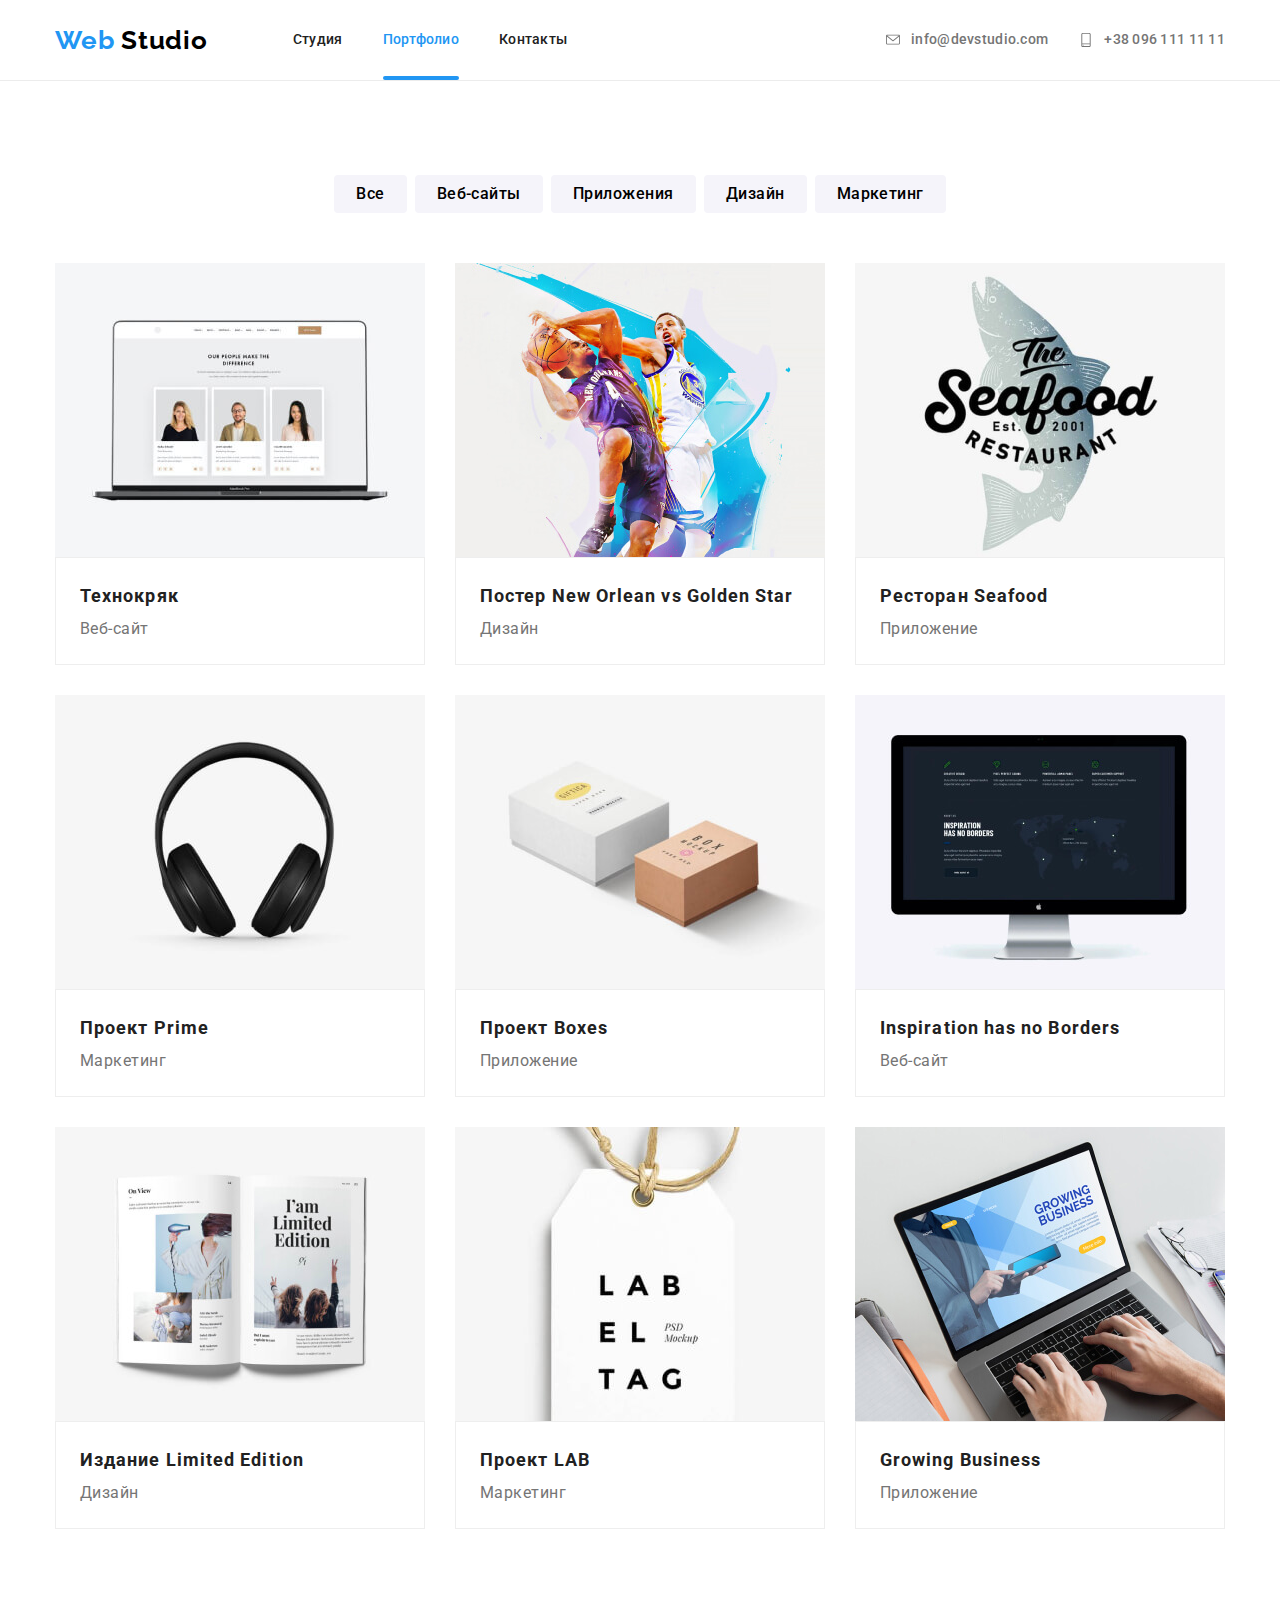
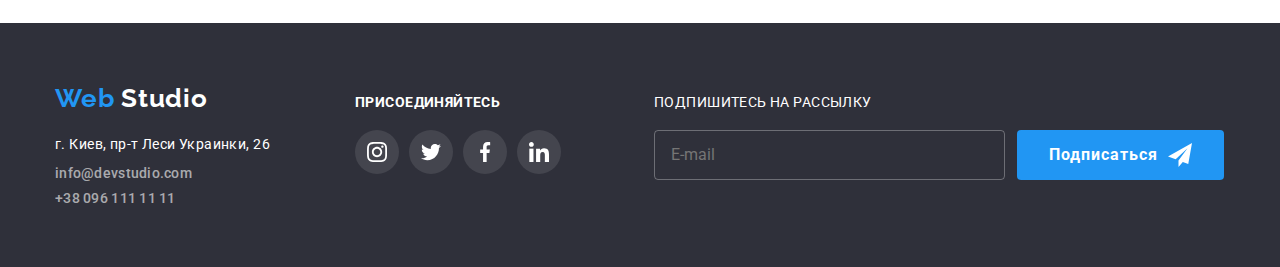
==== portfolio.html @ 484f14a9 "добавляет файлы предыдущей домашки" ====
<!DOCTYPE html>
<html lang="ru">
  <head>
    <meta charset="UTF-8" />
    <meta name="viewport" content="width=device-width, initial-scale=1.0" />
    <link
      href="https://fonts.googleapis.com/css2?family=Raleway:wght@700&family=Roboto:wght@400;500;700&display=swap"
      rel="stylesheet"
    />
    <link
      rel="stylesheet"
      href="https://cdnjs.cloudflare.com/ajax/libs/modern-normalize/0.7.0/modern-normalize.min.css"
    />
    <link rel="stylesheet" href="./css/portfolio.min.css" />
    <title>Document</title>
  </head>

  <body>
    <header class="header">
      <div class="container">
        <nav class="navigation">
          <a class="logo-white" href="./index.html"
            ><span class="logo-blue"> Web </span>Studio</a
          >
          <ul class="nav-list">
            <li class="nav-list-item">
              <a class="nav-list-item-link" href="./index.html"> Студия </a>
            </li>
            <li class="nav-list-item">
              <a class="nav-list-item-link current" href="./portfolio.html">
                Портфолио
              </a>
            </li>
            <li class="nav-list-item">
              <a class="nav-list-item-link" href=""> Контакты </a>
            </li>
          </ul>
        </nav>
        <ul class="contacts-list">
          <li class="contacts-list-item">
            <a class="contacts-list-item-link" href="mailto:info@devstudio.com">
              <svg class="contacts-list-item-icon">
                <use href="./images/svgsprite.svg#icon-envelope"></use>
              </svg>
              info@devstudio.com
            </a>
          </li>
          <li class="contacts-list-item">
            <a class="contacts-list-item-link" href="tel:+380961111111">
              <svg class="contacts-list-item-icon">
                <use href="./images/svgsprite.svg#icon-smartphone"></use>
              </svg>
              +38 096 111 11 11
            </a>
          </li>
        </ul>
      </div>
    </header>
    <main>
      <!-- МЕНЮ КНОПОК -->
      <section class="section">
        <div class="container">
          <h1 hidden>Портфолио</h1>
          <ul class="portfolio-button-list">
            <li class="portfolio-button-list-item">
              <button class="portfolio-button" type="button">Все</button>
            </li>
            <li class="portfolio-button-list-item">
              <button class="portfolio-button" type="button">Веб-сайты</button>
            </li>
            <li class="portfolio-button-list-item">
              <button class="portfolio-button" type="button">Приложения</button>
            </li>
            <li class="portfolio-button-list-item">
              <button class="portfolio-button" type="button">Дизайн</button>
            </li>
            <li class="portfolio-button-list-item">
              <button class="portfolio-button" type="button">Маркетинг</button>
            </li>
          </ul>
        </div>

        <!-- ГАЛЕРЕЯ -->

        <div class="container">
          <ul class="portfolio-list">
            <li class="portfolio-list-item">
              <a href="">
                <div class="portfolio-wrapper">
                  <img
                    class="portfolio-list-item-img"
                    src="./images/portfolio/img1.jpg"
                    alt="сайт Тезнокряк"
                  />
                  <p class="portfolio-item-description">
                    Технокряк это современная площадка распространения
                    коронавируса. Компании используют эту платформу для
                    цифрового шпионажа и атак на защищённые сервера конкурентов.
                  </p>
                </div>
                <div class="card-content">
                  <h2 class="portfolio-item-header">Технокряк</h2>
                  <p class="portfolio-item-type">Веб-сайт</p>
                </div>
              </a>
            </li>
            <li class="portfolio-list-item">
              <a href="">
                <div class="portfolio-wrapper">
                  <img
                    class="portfolio-list-item-img"
                    src="./images/portfolio/img2.jpg"
                    alt="баскетболисты"
                  />
                  <p class="portfolio-item-description">
                    Технокряк это современная площадка распространения
                    коронавируса. Компании используют эту платформу для
                    цифрового шпионажа и атак на защищённые сервера конкурентов.
                  </p>
                </div>
                <div class="card-content">
                  <h2 class="portfolio-item-header">
                    Постер New Orlean vs Golden Star
                  </h2>
                  <p class="portfolio-item-type">Дизайн</p>
                </div>
              </a>
            </li>
            <li class="portfolio-list-item">
              <a href="">
                <div class="portfolio-wrapper">
                  <img
                    class="portfolio-list-item-img"
                    src="./images/portfolio/img3.jpg"
                    alt="логотип ресторана"
                  />
                  <p class="portfolio-item-description">
                    Технокряк это современная площадка распространения
                    коронавируса. Компании используют эту платформу для
                    цифрового шпионажа и атак на защищённые сервера конкурентов.
                  </p>
                </div>
                <div class="card-content">
                  <h2 class="portfolio-item-header">Ресторан Seafood</h2>
                  <p class="portfolio-item-type">Приложение</p>
                </div>
              </a>
            </li>
            <li class="portfolio-list-item">
              <a href="">
                <div class="portfolio-wrapper">
                  <img
                    class="portfolio-list-item-img"
                    src="./images/portfolio/img4.jpg"
                    alt="наушники"
                  />
                  <p class="portfolio-item-description">
                    Технокряк это современная площадка распространения
                    коронавируса. Компании используют эту платформу для
                    цифрового шпионажа и атак на защищённые сервера конкурентов.
                  </p>
                </div>
                <div class="card-content">
                  <h2 class="portfolio-item-header">Проект Prime</h2>
                  <p class="portfolio-item-type">Маркетинг</p>
                </div>
              </a>
            </li>
            <li class="portfolio-list-item">
              <a href="">
                <div class="portfolio-wrapper">
                  <img
                    class="portfolio-list-item-img"
                    src="./images/portfolio/img5.jpg"
                    alt="две коробки"
                  />
                  <p class="portfolio-item-description">
                    Технокряк это современная площадка распространения
                    коронавируса. Компании используют эту платформу для
                    цифрового шпионажа и атак на защищённые сервера конкурентов.
                  </p>
                </div>
                <div class="card-content">
                  <h2 class="portfolio-item-header">Проект Boxes</h2>
                  <p class="portfolio-item-type">Приложение</p>
                </div>
              </a>
            </li>
            <li class="portfolio-list-item">
              <a href="">
                <div class="portfolio-wrapper">
                  <img
                    class="portfolio-list-item-img"
                    src="./images/portfolio/img6.jpg"
                    alt="фото десктопа"
                  />
                  <p class="portfolio-item-description">
                    Технокряк это современная площадка распространения
                    коронавируса. Компании используют эту платформу для
                    цифрового шпионажа и атак на защищённые сервера конкурентов.
                  </p>
                </div>
                <div class="card-content">
                  <h2 class="portfolio-item-header">
                    Inspiration has no Borders
                  </h2>
                  <p class="portfolio-item-type">Веб-сайт</p>
                </div>
              </a>
            </li>
            <li class="portfolio-list-item">
              <a href="">
                <div class="portfolio-wrapper">
                  <img
                    class="portfolio-list-item-img"
                    src="./images/portfolio/img7.jpg"
                    alt="фото журнала"
                  />
                  <p class="portfolio-item-description">
                    Технокряк это современная площадка распространения
                    коронавируса. Компании используют эту платформу для
                    цифрового шпионажа и атак на защищённые сервера конкурентов.
                  </p>
                </div>
                <div class="card-content">
                  <h2 class="portfolio-item-header">Издание Limited Edition</h2>
                  <p class="portfolio-item-type">Дизайн</p>
                </div>
              </a>
            </li>
            <li class="portfolio-list-item">
              <a href="">
                <div class="portfolio-wrapper">
                  <img
                    class="portfolio-list-item-img"
                    src="./images/portfolio/img8.jpg"
                    alt="лого проекта"
                  />
                  <p class="portfolio-item-description">
                    Технокряк это современная площадка распространения
                    коронавируса. Компании используют эту платформу для
                    цифрового шпионажа и атак на защищённые сервера конкурентов.
                  </p>
                </div>
                <div class="card-content">
                  <h2 class="portfolio-item-header">Проект LAB</h2>
                  <p class="portfolio-item-type">Маркетинг</p>
                </div>
              </a>
            </li>
            <li class="portfolio-list-item">
              <a href=""
                ><div class="portfolio-wrapper">
                  <img
                    class="portfolio-list-item-img"
                    src="./images/portfolio/img9.jpg"
                    alt="руки на ноутбуке"
                  />
                  <p class="portfolio-item-description">
                    Технокряк это современная площадка распространения
                    коронавируса. Компании используют эту платформу для
                    цифрового шпионажа и атак на защищённые сервера конкурентов.
                  </p>
                </div>
                <div class="card-content">
                  <h2 class="portfolio-item-header">Growing Business</h2>
                  <p class="portfolio-item-type">Приложение</p>
                </div>
              </a>
            </li>
          </ul>
        </div>
      </section>
    </main>
    <!--Футер-->
    <footer class="footer">
      <div class="container">
        <div class="adress-container">
          <a class="logo-black" href="./index.html"
            ><span class="logo-blue">Web </span>Studio</a
          >
          <address>
            <span class="adress-text">г. Киев, пр-т Леси Украинки, 26</span>
            <ul class="adress-list">
              <li class="footer-contacts-list-item">
                <a
                  class="contacts-list-footer-item-link"
                  href="mailto:info@devstudio.com"
                  >info@devstudio.com</a
                >
              </li>
              <li class="footer-contacts-list-item">
                <a
                  class="contacts-list-footer-item-link"
                  href="tel:+380961111111"
                  >+38 096 111 11 11</a
                >
              </li>
            </ul>
          </address>
        </div>
        <div class="footer-social-link-container">
          <p class="social-links-footer">Присоединяйтесь</p>
          <ul class="social-links-footer-list social-media-link-list">
            <li>
              <a
                class="social-links-footer-item social-media-link-list-item"
                href="instagram"
                ><svg class="social-media-link-item-svg">
                  <use href="./images/svgsprite.svg#icon-instagram"></use>
                </svg>
              </a>
            </li>
            <li>
              <a
                class="social-links-footer-item social-media-link-list-item"
                href="twitter"
                ><svg class="social-media-link-item-svg">
                  <use href="./images/svgsprite.svg#icon-twitter"></use>
                </svg>
              </a>
            </li>
            <li>
              <a
                class="social-links-footer-item social-media-link-list-item"
                href="facebook"
                ><svg class="social-media-link-item-svg">
                  <use href="./images/svgsprite.svg#icon-facebook"></use>
                </svg>
              </a>
            </li>
            <li>
              <a
                class="social-links-footer-item social-media-link-list-item"
                href="linkedin"
                ><svg class="social-media-link-item-svg">
                  <use href="./images/svgsprite.svg#icon-linkedin"></use>
                </svg>
              </a>
            </li>
          </ul>
        </div>
        <div class="submit-form-container">
          <b class="submit-text">Подпишитесь на рассылку</b>
          <form class="submit-form">
            <input
              type="email"
              name="user-email"
              autocomplete="off"
              class="footer-submit-input"
              placeholder="E-mail"
            />
            <button type="submit" class="footer-submit-btn">
              Подписаться
              <svg class="footer-submit-btn-icon">
                <use href="./images/svgsprite.svg#icon-icontlgm"></use>
              </svg>
            </button>
          </form>
        </div>
      </div>
    </footer>
  </body>
</html>
---- css/portfolio.min.css ----
html{box-sizing:border-box}*,*::before,*::after{box-sizing:inherit;margin:0;padding:0}a{text-decoration:none;display:block}a :visited{text-decoration:none}ul{list-style-type:none;margin:0}body{font-family:Roboto, sans-serif}img{display:block;max-width:100%;height:auto}.section{padding-top:94px;padding-bottom:94px}.container{width:1200px;height:auto;padding-left:15px;padding-right:15px;margin-left:auto;margin-right:auto;align-items:center}.header{border-bottom:1px solid #ececec}.header .container{display:flex}.navigation{display:flex;align-items:center}.logo-white{font-family:Raleway;font-style:normal;font-weight:bold;font-size:26px;line-height:1.19;letter-spacing:0.03em;color:#000000;margin-right:85px}.logo-blue{color:#2196f3}.nav-list{display:flex;padding-left:0;margin-top:0;margin-bottom:0}.nav-list-item:not(:last-child){margin-right:40px}.nav-list-item:hover,.nav-list-item :focus{color:#2196f3}.nav-list-item-link{position:relative;display:flex;padding-top:32px;padding-bottom:32px;font-style:normal;font-weight:500;font-size:14px;line-height:1.14;letter-spacing:0.02em;color:#212121;transition:color 250ms cubic-bezier(0.4, 0, 0.2, 1)}.nav-list-item-link:hover,.nav-list-item-link:focus{color:#2196f3}.nav-list-item-link.current{color:#2196f3}.nav-list-item-link.current::after{position:absolute;bottom:0;content:"";display:block;width:100%;height:4px;background-color:#2196f3;border-radius:2px}.contacts-list{display:flex;margin-left:auto}.contacts-list-item:not(:last-child){margin-right:30px}.contacts-list-item-icon{width:16px;height:14px;margin-right:10px;fill:#757575;transition:fill 250ms cubic-bezier(0.4, 0, 0.2, 1)}.contacts-list-item-link{display:flex;padding-top:32px;padding-bottom:32px;align-items:center;font-family:Roboto;font-weight:500;font-style:normal;line-height:1.14;font-size:14px;color:#757575;letter-spacing:0.02em;transition:color 250ms cubic-bezier(0.4, 0, 0.2, 1)}.contacts-list-item-link:hover,.contacts-list-item-link:focus{color:#2196f3}.contacts-list-item-link:hover .contacts-list-item-icon,.contacts-list-item-link:focus .contacts-list-item-icon{fill:#2196f3}.portfolio-button{padding-top:6px;padding-right:22px;padding-bottom:6px;padding-left:22px;background-color:#f5f4fa;border:none;border-radius:4px;font-style:normal;font-weight:500;font-size:16px;line-height:1.62;text-align:center;letter-spacing:0.03em;transition:background-color 250ms cubic-bezier(0.4, 0, 0.2, 1),color 250ms cubic-bezier(0.4, 0, 0.2, 1),box-shadow 250ms cubic-bezier(0.4, 0, 0.2, 1)}.portfolio-button:hover,.portfolio-button:focus{background-color:#2196f3;color:#ffffff;box-shadow:0px 2px 2px rgba(0,0,0,0.12),0px 1px 2px rgba(0,0,0,0.08),0px 3px 1px rgba(0,0,0,0.1)}.portfolio-button-list{display:flex;align-items:center;justify-content:center;margin-bottom:50px}.portfolio-button-list-item:not(:last-child){margin-right:8px}.portfolio-list{display:flex;flex-wrap:wrap}.portfolio-list-item{width:calc((100% - 60px) / 3);margin-right:30px;margin-bottom:30px}.portfolio-list-item:nth-child(3n){margin-right:0}.portfolio-list-item:nth-last-child(-n+3){margin-bottom:0}.portfolio-list-item:hover a,.portfolio-list-item:focus a{box-shadow:1px 4px 6px rgba(0,0,0,0.16),0px 4px 4px rgba(0,0,0,0.06),0px 1px 1px rgba(0,0,0,0.12)}.portfolio-list-item:hover .portfolio-item-description,.portfolio-list-item:focus .portfolio-item-description{transform:translateY(0%);opacity:1}.portfolio-wrapper{position:relative;overflow:hidden}.portfolio-item-description{position:absolute;top:0;left:0;width:100%;height:100%;padding-left:24px;padding-right:24px;padding-top:63px;padding-bottom:63px;background:rgba(33,150,243,0.9);font-size:18px;line-height:1.56;color:#ffffff;transform:translateY(100%);opacity:0;transition:transform 250ms cubic-bezier(0.4, 0, 0.2, 1),opacity 250ms cubic-bezier(0.4, 0, 0.2, 1);font-style:normal;font-weight:normal;letter-spacing:0.03em}.card-content{padding-top:20px;padding-left:24px;padding-bottom:20px;padding-right:24px;border:1px solid #eeeeee}.portfolio-item-header{font-style:normal;font-weight:bold;font-size:18px;line-height:2;letter-spacing:0.06em;color:#212121}.portfolio-item-type{font-style:normal;font-weight:normal;font-size:16px;line-height:1.87;letter-spacing:0.03em;color:#757575}.footer{background-color:#2f303a}.footer .container{display:flex;padding-top:60px;padding-bottom:60px;align-items:baseline}.footer-social-link-container{width:206px;text-align:start;margin-right:93px}.footer-contacts-list-item:not(:last-child){margin-bottom:9px}.logo-black{font-family:Raleway;font-style:normal;font-weight:bold;font-size:26px;line-height:1.19;letter-spacing:0.03em;color:#ffffff;margin-bottom:20px}.adress-text{display:block;font-family:Roboto;font-style:normal;font-weight:normal;font-size:14px;line-height:1.71;letter-spacing:0.03em;color:#ffffff;margin-bottom:9px}.adress-container{margin-right:69px;width:231px}.contacts-list-footer-item-link{font-family:Roboto;font-weight:500;font-style:normal;line-height:1.14;font-size:14px;color:rgba(255,255,255,0.6);letter-spacing:0.02em;transition:color 250ms cubic-bezier(0.4, 0, 0.2, 1)}.contacts-list-footer-item-link:hover,.contacts-list-footer-item-link:focus{color:#2196f3}.social-media-link-list{display:flex;justify-content:space-between;max-width:206px;margin-right:auto;margin-left:auto;margin-top:16px;margin-bottom:24px}.social-media-link-list-item{display:flex;align-items:center;justify-content:center;width:44px;height:44px;border-radius:50%;transition:background-color 250ms cubic-bezier(0.4, 0, 0.2, 1)}.social-media-link-list-item:not(:last-child){margin-right:10px}.social-media-link-list-item:hover,.social-media-link-list-item:focus{background-color:#2196f3}.social-media-link-list-item:hover .social-media-link-item-svg,.social-media-link-list-item:focus .social-media-link-item-svg{fill:#ffffff}.social-media-link-item-svg{width:20px;height:20px;fill:#afb1b8;transition:fill 250ms cubic-bezier(0.4, 0, 0.2, 1)}.social-links-footer{font-style:normal;font-weight:bold;font-size:14px;line-height:1.14;letter-spacing:0.03em;text-transform:uppercase;color:#ffffff;margin-bottom:20px}.social-links-footer-list li{background-color:rgba(255,255,255,0.1);border-radius:50%}.social-links-footer-item .social-media-link-item-svg{fill:#ffffff}.social-links-footer-item:hover,.social-links-footer-item:focus{color:#2196f3}.submit-form{display:flex;max-width:100%}.submit-form-container{max-width:570px}.submit-text{display:block;font-weight:normal;font-size:14px;line-height:16px;letter-spacing:0.03em;text-transform:uppercase;color:#ffffff;margin-bottom:20px}.footer-submit-input{width:358px;border:1px solid rgba(255,255,255,0.3);border-radius:4px;background-color:transparent;padding-left:16px;padding-top:15px;padding-bottom:15px;margin-right:12px;outline:none;color:#ffffff}.footer-submit-input:not(:placeholder-shown){background-color:transparent;border:1px solid #2196f3;border-radius:4px}.footer-submit-btn{font-family:inherit;font-style:normal;font-weight:bold;font-size:16px;line-height:1.9;letter-spacing:0.06em;background-color:#2196f3;color:#ffffff;border:none;border-radius:4px;display:flex;align-items:center;text-align:center;margin-left:auto;margin-right:auto;padding-top:10px;padding-right:32px;padding-bottom:10px;padding-left:32px;transition:color 250ms cubic-bezier(0.4, 0, 0.2, 1);transition:background-color 250ms cubic-bezier(0.4, 0, 0.2, 1)}.footer-submit-btn:hover,.footer-submit-btn:focus{background-color:#f5f4fa;color:#2196f3}.footer-submit-btn:hover .footer-submit-btn-icon,.footer-submit-btn:focus .footer-submit-btn-icon{fill:#2196f3}.footer-submit-btn-icon{width:24px;height:24px;fill:#ffffff;transition:fill 250ms cubic-bezier(0.4, 0, 0.2, 1);margin-left:10px}
/*# sourceMappingURL=portfolio.min.css.map */
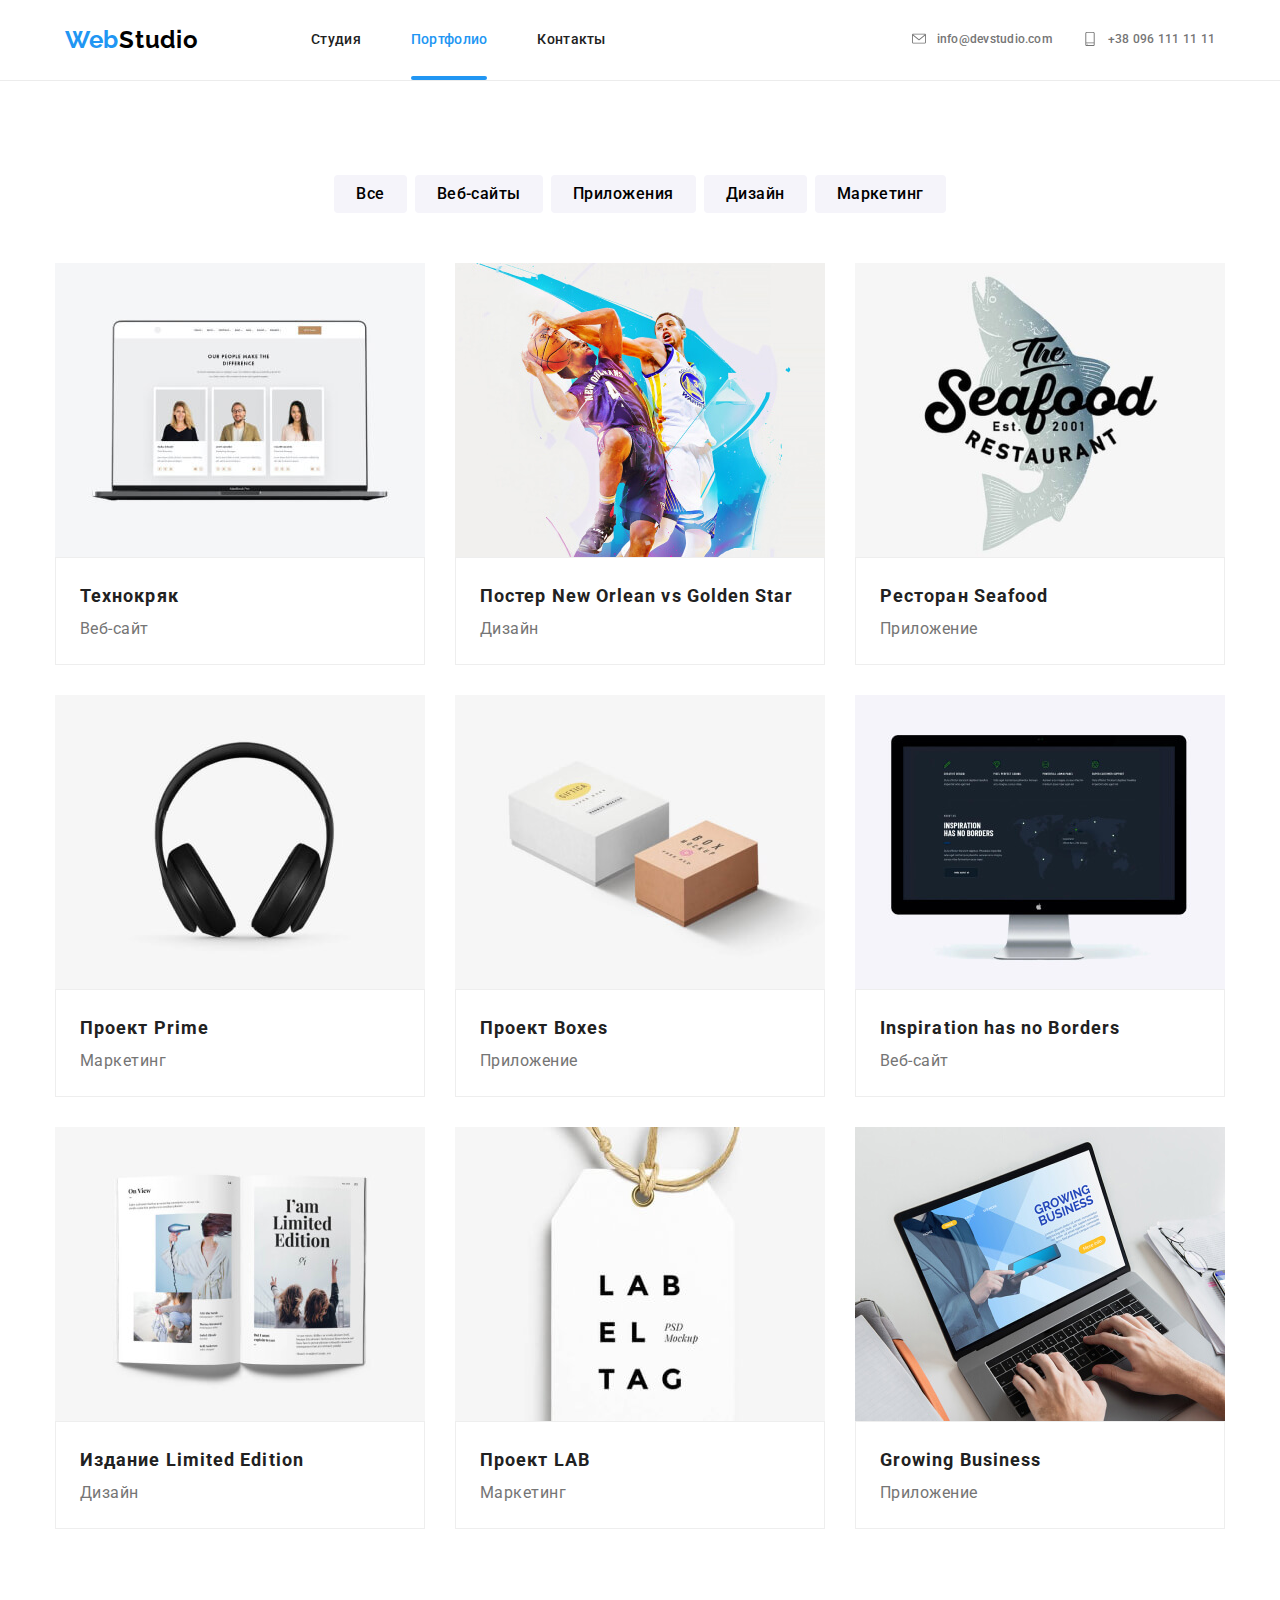
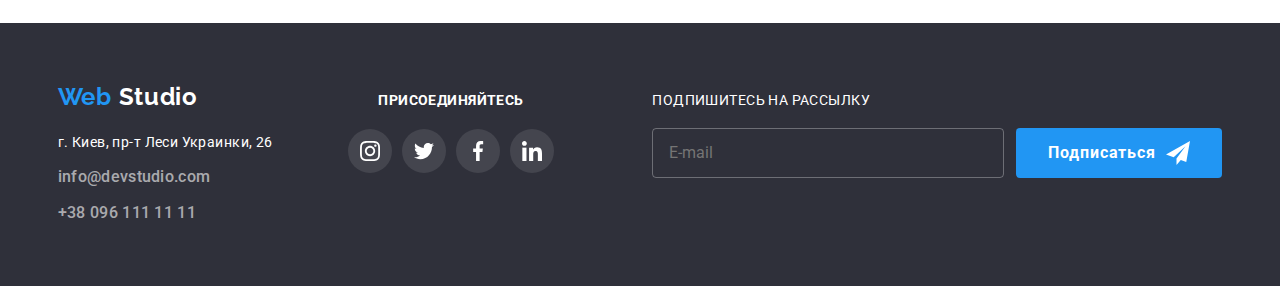
==== commit 106e3ae8: "портфолио кнопки моб+табл+десктоп" ====
--- a/portfolio.html
+++ b/portfolio.html
@@ -18,42 +18,62 @@
   <body>
     <header class="header">
       <div class="container">
-        <nav class="navigation">
-          <a class="logo-white" href="./index.html"
-            ><span class="logo-blue"> Web </span>Studio</a
-          >
-          <ul class="nav-list">
-            <li class="nav-list-item">
-              <a class="nav-list-item-link" href="./index.html"> Студия </a>
-            </li>
-            <li class="nav-list-item">
-              <a class="nav-list-item-link current" href="./portfolio.html">
-                Портфолио
-              </a>
-            </li>
-            <li class="nav-list-item">
-              <a class="nav-list-item-link" href=""> Контакты </a>
+        <a class="logo-white" href="./index.html"
+          ><span class="logo-blue">Web</span>Studio</a
+        >
+        <button
+          type="button"
+          class="header-menu-button"
+          aria-expanded="false"
+          aria-controls="container-nav-list"
+          data-menu-button
+        >
+          <svg width="40" height="40">
+            <use
+              class="logo-burger"
+              href="./images/svgsprite.svg#icon-burger"
+            ></use>
+            <use class="logo-x" href="./images/svgsprite.svg#x_icon"></use>
+          </svg>
+        </button>
+        <div class="container-nav-list" data-menu>
+          <nav class="navigation">
+            <ul class="nav-list">
+              <li class="nav-list-item">
+                <a class="nav-list-item-link" href="./index.html"> Студия </a>
+              </li>
+              <li class="nav-list-item">
+                <a class="nav-list-item-link current" href="./portfolio.html">
+                  Портфолио
+                </a>
+              </li>
+              <li class="nav-list-item">
+                <a class="nav-list-item-link" href=""> Контакты </a>
+              </li>
+            </ul>
+          </nav>
+          <ul class="contacts-list">
+            <li class="contacts-list-item">
+              <a
+                class="contacts-list-item-link"
+                href="mailto:info@devstudio.com"
+              >
+                <svg class="contacts-list-item-icon">
+                  <use href="./images/svgsprite.svg#icon-envelope"></use>
+                </svg>
+                info@devstudio.com
+              </a>
+            </li>
+            <li class="contacts-list-item">
+              <a class="contacts-list-item-link" href="tel:+380961111111">
+                <svg class="contacts-list-item-icon">
+                  <use href="./images/svgsprite.svg#icon-smartphone"></use>
+                </svg>
+                +38 096 111 11 11
+              </a>
             </li>
           </ul>
-        </nav>
-        <ul class="contacts-list">
-          <li class="contacts-list-item">
-            <a class="contacts-list-item-link" href="mailto:info@devstudio.com">
-              <svg class="contacts-list-item-icon">
-                <use href="./images/svgsprite.svg#icon-envelope"></use>
-              </svg>
-              info@devstudio.com
-            </a>
-          </li>
-          <li class="contacts-list-item">
-            <a class="contacts-list-item-link" href="tel:+380961111111">
-              <svg class="contacts-list-item-icon">
-                <use href="./images/svgsprite.svg#icon-smartphone"></use>
-              </svg>
-              +38 096 111 11 11
-            </a>
-          </li>
-        </ul>
+        </div>
       </div>
     </header>
     <main>
@@ -302,37 +322,29 @@
         <div class="footer-social-link-container">
           <p class="social-links-footer">Присоединяйтесь</p>
           <ul class="social-links-footer-list social-media-link-list">
-            <li>
-              <a
-                class="social-links-footer-item social-media-link-list-item"
-                href="instagram"
+            <li class="social-links-footer-item">
+              <a class="social-media-link-list-item" href="instagram"
                 ><svg class="social-media-link-item-svg">
                   <use href="./images/svgsprite.svg#icon-instagram"></use>
                 </svg>
               </a>
             </li>
-            <li>
-              <a
-                class="social-links-footer-item social-media-link-list-item"
-                href="twitter"
+            <li class="social-links-footer-item">
+              <a class="social-media-link-list-item" href="twitter"
                 ><svg class="social-media-link-item-svg">
                   <use href="./images/svgsprite.svg#icon-twitter"></use>
                 </svg>
               </a>
             </li>
-            <li>
-              <a
-                class="social-links-footer-item social-media-link-list-item"
-                href="facebook"
+            <li class="social-links-footer-item">
+              <a class="social-media-link-list-item" href="facebook"
                 ><svg class="social-media-link-item-svg">
                   <use href="./images/svgsprite.svg#icon-facebook"></use>
                 </svg>
               </a>
             </li>
-            <li>
-              <a
-                class="social-links-footer-item social-media-link-list-item"
-                href="linkedin"
+            <li class="social-links-footer-item">
+              <a class="social-media-link-list-item" href="linkedin"
                 ><svg class="social-media-link-item-svg">
                   <use href="./images/svgsprite.svg#icon-linkedin"></use>
                 </svg>
@@ -349,6 +361,7 @@
               autocomplete="off"
               class="footer-submit-input"
               placeholder="E-mail"
+              required
             />
             <button type="submit" class="footer-submit-btn">
               Подписаться
@@ -360,5 +373,6 @@
         </div>
       </div>
     </footer>
+    <script src="./js/menu.js"></script>
   </body>
 </html>
--- a/css/portfolio.min.css
+++ b/css/portfolio.min.css
@@ -1,2 +1,2 @@
-html{box-sizing:border-box}*,*::before,*::after{box-sizing:inherit;margin:0;padding:0}a{text-decoration:none;display:block}a :visited{text-decoration:none}ul{list-style-type:none;margin:0}body{font-family:Roboto, sans-serif}img{display:block;max-width:100%;height:auto}.section{padding-top:94px;padding-bottom:94px}.container{width:1200px;height:auto;padding-left:15px;padding-right:15px;margin-left:auto;margin-right:auto;align-items:center}.header{border-bottom:1px solid #ececec}.header .container{display:flex}.navigation{display:flex;align-items:center}.logo-white{font-family:Raleway;font-style:normal;font-weight:bold;font-size:26px;line-height:1.19;letter-spacing:0.03em;color:#000000;margin-right:85px}.logo-blue{color:#2196f3}.nav-list{display:flex;padding-left:0;margin-top:0;margin-bottom:0}.nav-list-item:not(:last-child){margin-right:40px}.nav-list-item:hover,.nav-list-item :focus{color:#2196f3}.nav-list-item-link{position:relative;display:flex;padding-top:32px;padding-bottom:32px;font-style:normal;font-weight:500;font-size:14px;line-height:1.14;letter-spacing:0.02em;color:#212121;transition:color 250ms cubic-bezier(0.4, 0, 0.2, 1)}.nav-list-item-link:hover,.nav-list-item-link:focus{color:#2196f3}.nav-list-item-link.current{color:#2196f3}.nav-list-item-link.current::after{position:absolute;bottom:0;content:"";display:block;width:100%;height:4px;background-color:#2196f3;border-radius:2px}.contacts-list{display:flex;margin-left:auto}.contacts-list-item:not(:last-child){margin-right:30px}.contacts-list-item-icon{width:16px;height:14px;margin-right:10px;fill:#757575;transition:fill 250ms cubic-bezier(0.4, 0, 0.2, 1)}.contacts-list-item-link{display:flex;padding-top:32px;padding-bottom:32px;align-items:center;font-family:Roboto;font-weight:500;font-style:normal;line-height:1.14;font-size:14px;color:#757575;letter-spacing:0.02em;transition:color 250ms cubic-bezier(0.4, 0, 0.2, 1)}.contacts-list-item-link:hover,.contacts-list-item-link:focus{color:#2196f3}.contacts-list-item-link:hover .contacts-list-item-icon,.contacts-list-item-link:focus .contacts-list-item-icon{fill:#2196f3}.portfolio-button{padding-top:6px;padding-right:22px;padding-bottom:6px;padding-left:22px;background-color:#f5f4fa;border:none;border-radius:4px;font-style:normal;font-weight:500;font-size:16px;line-height:1.62;text-align:center;letter-spacing:0.03em;transition:background-color 250ms cubic-bezier(0.4, 0, 0.2, 1),color 250ms cubic-bezier(0.4, 0, 0.2, 1),box-shadow 250ms cubic-bezier(0.4, 0, 0.2, 1)}.portfolio-button:hover,.portfolio-button:focus{background-color:#2196f3;color:#ffffff;box-shadow:0px 2px 2px rgba(0,0,0,0.12),0px 1px 2px rgba(0,0,0,0.08),0px 3px 1px rgba(0,0,0,0.1)}.portfolio-button-list{display:flex;align-items:center;justify-content:center;margin-bottom:50px}.portfolio-button-list-item:not(:last-child){margin-right:8px}.portfolio-list{display:flex;flex-wrap:wrap}.portfolio-list-item{width:calc((100% - 60px) / 3);margin-right:30px;margin-bottom:30px}.portfolio-list-item:nth-child(3n){margin-right:0}.portfolio-list-item:nth-last-child(-n+3){margin-bottom:0}.portfolio-list-item:hover a,.portfolio-list-item:focus a{box-shadow:1px 4px 6px rgba(0,0,0,0.16),0px 4px 4px rgba(0,0,0,0.06),0px 1px 1px rgba(0,0,0,0.12)}.portfolio-list-item:hover .portfolio-item-description,.portfolio-list-item:focus .portfolio-item-description{transform:translateY(0%);opacity:1}.portfolio-wrapper{position:relative;overflow:hidden}.portfolio-item-description{position:absolute;top:0;left:0;width:100%;height:100%;padding-left:24px;padding-right:24px;padding-top:63px;padding-bottom:63px;background:rgba(33,150,243,0.9);font-size:18px;line-height:1.56;color:#ffffff;transform:translateY(100%);opacity:0;transition:transform 250ms cubic-bezier(0.4, 0, 0.2, 1),opacity 250ms cubic-bezier(0.4, 0, 0.2, 1);font-style:normal;font-weight:normal;letter-spacing:0.03em}.card-content{padding-top:20px;padding-left:24px;padding-bottom:20px;padding-right:24px;border:1px solid #eeeeee}.portfolio-item-header{font-style:normal;font-weight:bold;font-size:18px;line-height:2;letter-spacing:0.06em;color:#212121}.portfolio-item-type{font-style:normal;font-weight:normal;font-size:16px;line-height:1.87;letter-spacing:0.03em;color:#757575}.footer{background-color:#2f303a}.footer .container{display:flex;padding-top:60px;padding-bottom:60px;align-items:baseline}.footer-social-link-container{width:206px;text-align:start;margin-right:93px}.footer-contacts-list-item:not(:last-child){margin-bottom:9px}.logo-black{font-family:Raleway;font-style:normal;font-weight:bold;font-size:26px;line-height:1.19;letter-spacing:0.03em;color:#ffffff;margin-bottom:20px}.adress-text{display:block;font-family:Roboto;font-style:normal;font-weight:normal;font-size:14px;line-height:1.71;letter-spacing:0.03em;color:#ffffff;margin-bottom:9px}.adress-container{margin-right:69px;width:231px}.contacts-list-footer-item-link{font-family:Roboto;font-weight:500;font-style:normal;line-height:1.14;font-size:14px;color:rgba(255,255,255,0.6);letter-spacing:0.02em;transition:color 250ms cubic-bezier(0.4, 0, 0.2, 1)}.contacts-list-footer-item-link:hover,.contacts-list-footer-item-link:focus{color:#2196f3}.social-media-link-list{display:flex;justify-content:space-between;max-width:206px;margin-right:auto;margin-left:auto;margin-top:16px;margin-bottom:24px}.social-media-link-list-item{display:flex;align-items:center;justify-content:center;width:44px;height:44px;border-radius:50%;transition:background-color 250ms cubic-bezier(0.4, 0, 0.2, 1)}.social-media-link-list-item:not(:last-child){margin-right:10px}.social-media-link-list-item:hover,.social-media-link-list-item:focus{background-color:#2196f3}.social-media-link-list-item:hover .social-media-link-item-svg,.social-media-link-list-item:focus .social-media-link-item-svg{fill:#ffffff}.social-media-link-item-svg{width:20px;height:20px;fill:#afb1b8;transition:fill 250ms cubic-bezier(0.4, 0, 0.2, 1)}.social-links-footer{font-style:normal;font-weight:bold;font-size:14px;line-height:1.14;letter-spacing:0.03em;text-transform:uppercase;color:#ffffff;margin-bottom:20px}.social-links-footer-list li{background-color:rgba(255,255,255,0.1);border-radius:50%}.social-links-footer-item .social-media-link-item-svg{fill:#ffffff}.social-links-footer-item:hover,.social-links-footer-item:focus{color:#2196f3}.submit-form{display:flex;max-width:100%}.submit-form-container{max-width:570px}.submit-text{display:block;font-weight:normal;font-size:14px;line-height:16px;letter-spacing:0.03em;text-transform:uppercase;color:#ffffff;margin-bottom:20px}.footer-submit-input{width:358px;border:1px solid rgba(255,255,255,0.3);border-radius:4px;background-color:transparent;padding-left:16px;padding-top:15px;padding-bottom:15px;margin-right:12px;outline:none;color:#ffffff}.footer-submit-input:not(:placeholder-shown){background-color:transparent;border:1px solid #2196f3;border-radius:4px}.footer-submit-btn{font-family:inherit;font-style:normal;font-weight:bold;font-size:16px;line-height:1.9;letter-spacing:0.06em;background-color:#2196f3;color:#ffffff;border:none;border-radius:4px;display:flex;align-items:center;text-align:center;margin-left:auto;margin-right:auto;padding-top:10px;padding-right:32px;padding-bottom:10px;padding-left:32px;transition:color 250ms cubic-bezier(0.4, 0, 0.2, 1);transition:background-color 250ms cubic-bezier(0.4, 0, 0.2, 1)}.footer-submit-btn:hover,.footer-submit-btn:focus{background-color:#f5f4fa;color:#2196f3}.footer-submit-btn:hover .footer-submit-btn-icon,.footer-submit-btn:focus .footer-submit-btn-icon{fill:#2196f3}.footer-submit-btn-icon{width:24px;height:24px;fill:#ffffff;transition:fill 250ms cubic-bezier(0.4, 0, 0.2, 1);margin-left:10px}
+html{box-sizing:border-box}*,*::before,*::after{box-sizing:inherit;margin:0;padding:0}a{text-decoration:none;display:block}a :visited{text-decoration:none}ul{list-style-type:none;margin:0}body{font-family:Roboto, sans-serif}img{display:block;max-width:100%;height:auto}.is-hidden{opacity:0;visibility:hidden;pointer-events:none}.section{padding-top:60px;padding-bottom:60px}@media screen and (min-width: 1200px){.section{padding-top:94px;padding-bottom:94px}}.container{display:flex;align-items:center;padding-left:15px;padding-right:15px}@media screen and (max-width: 767px){.container{justify-content:space-between}}@media screen and (min-width: 480px){.container{width:480px;margin-left:auto;margin-right:auto}}@media screen and (min-width: 768px){.container{width:768px;margin-left:auto;margin-right:auto}}@media screen and (min-width: 1200px){.container{width:1200px;height:auto;margin-left:auto;margin-right:auto;align-items:center}}.header{position:relative;border-bottom:1px solid #ececec}.logo-white{font-family:Raleway;font-style:normal;font-weight:bold;font-size:24px;line-height:1.16;letter-spacing:0.03em;color:#000000}.logo-blue{color:#2196f3}.nav-list-item:hover,.nav-list-item :focus{color:#2196f3}.nav-list-item-link{position:relative;display:inline-flex;padding-top:8px;padding-bottom:8px;font-style:normal;font-weight:500;font-size:18px;line-height:1.16;letter-spacing:0.02em;color:#212121;transition:color 250ms cubic-bezier(0.4, 0, 0.2, 1)}.nav-list-item-link:hover,.nav-list-item-link:focus{color:#2196f3}.nav-list-item-link.current{color:#2196f3}.nav-list-item-link.current::after{position:absolute;bottom:0;content:"";display:block;width:100%;height:4px;background-color:#2196f3;border-radius:2px}.contacts-list-item-icon{width:16px;height:14px;margin-right:10px;fill:#757575;transition:fill 250ms cubic-bezier(0.4, 0, 0.2, 1)}.contacts-list-item-link{display:inline-flex;align-items:center;font-weight:500;line-height:1.16;font-size:18px;color:#757575;letter-spacing:0.02em;transition:color 250ms cubic-bezier(0.4, 0, 0.2, 1)}.contacts-list-item-link:hover,.contacts-list-item-link:focus{color:#2196f3}.contacts-list-item-link:hover .contacts-list-item-icon,.contacts-list-item-link:focus .contacts-list-item-icon{fill:#2196f3}@media screen and (max-width: 767px){.header{padding-top:10px;padding-bottom:10px}.header .container{display:flex}.header-menu-button{background-color:transparent;border:none;width:40px;height:40px}.header-menu-button:hover .logo-x,.header-menu-button:hover .logo-burger,.header-menu-button :focus .logo-x,.header-menu-button :focus .logo-burger{fill:#2196f3}.header-menu-button.is-open .logo-x{opacity:1}.header-menu-button.is-open .logo-burger{opacity:0}.logo-x{opacity:0;transition:opacity 250ms cubic-bezier(0.4, 0, 0.2, 1)}.logo-burger{opacity:1;transition:opacity 250ms cubic-bezier(0.4, 0, 0.2, 1)}.container-nav-list{position:absolute;z-index:100;top:100%;height:auto;padding-top:60px;padding-bottom:60px;padding-left:140px;padding-right:140px;text-align:center;box-shadow:0px 4px 8px rgba(0,0,0,0.04),0px 2px 4px rgba(0,0,0,0.08),0px 1px 3px rgba(0,0,0,0.16);transform:translateY(-150%);transition:transform 250ms cubic-bezier(0.4, 0, 0.2, 1),background-color 250ms cubic-bezier(0.4, 0, 0.2, 1)}.container-nav-list.is-open{transform:translateY(0);background-color:#ffffff}.navigation{margin-bottom:60px;max-width:100%}.nav-list-item:not(:last-child){margin-bottom:40px}.contacts-list-item:not(:last-child){margin-bottom:16px}}@media screen and (min-width: 768px){.header .container{flex-wrap:nowrap}.header-menu-button{display:none}.logo-white{margin-right:88px}.container-nav-list{display:flex}.nav-list{display:flex}.nav-list-item:not(:last-child){margin-right:50px}.nav-list-item-link{font-size:14px;line-height:1.14;letter-spacing:0.02em;padding-top:32px;padding-bottom:32px}.navigation{margin-right:84px}.contacts-list{padding-top:21px;padding-bottom:12px}.contacts-list-item:not(:last-child){margin-bottom:10px}.contacts-list-item-link{font-size:12px;line-height:1.166;letter-spacing:0.02em}}@media screen and (min-width: 1200px){.contacts-list{display:flex;padding-top:32px;padding-bottom:20px}.contacts-list-item:not(:last-child){margin-right:30px}.nav-list{height:auto}.nav-list-item:not(:last-child){margin-right:50px}.logo-white{margin-right:93px}.navigation{margin-right:305px}}.portfolio-button{padding-top:6px;padding-right:22px;padding-bottom:6px;padding-left:22px;background-color:#f5f4fa;border:none;border-radius:4px;font-style:normal;font-weight:500;font-size:16px;line-height:1.62;text-align:center;letter-spacing:0.03em;transition:background-color 250ms cubic-bezier(0.4, 0, 0.2, 1),color 250ms cubic-bezier(0.4, 0, 0.2, 1),box-shadow 250ms cubic-bezier(0.4, 0, 0.2, 1)}.portfolio-button:hover,.portfolio-button:focus{background-color:#2196f3;color:#ffffff;box-shadow:0px 2px 2px rgba(0,0,0,0.12),0px 1px 2px rgba(0,0,0,0.08),0px 3px 1px rgba(0,0,0,0.1)}.portfolio-button-list{display:flex;align-items:center;justify-content:center;margin-bottom:50px}.portfolio-button-list-item:not(:last-child){margin-right:8px}@media screen and (max-width: 767px){.portfolio-button-list{flex-wrap:wrap;justify-content:start;margin-bottom:40px}.portfolio-button-list-item:nth-child(-n+3){margin-bottom:15px}}@media screen and (max-width: 1199px){.portfolio-button-list{margin-bottom:30px}.portfolio-button-list-item{margin-bottom:0}}.portfolio-list{display:flex;flex-wrap:wrap}.portfolio-list-item{width:calc((100% - 60px) / 3);margin-right:30px;margin-bottom:30px}.portfolio-list-item:nth-child(3n){margin-right:0}.portfolio-list-item:nth-last-child(-n+3){margin-bottom:0}.portfolio-list-item:hover a,.portfolio-list-item:focus a{box-shadow:1px 4px 6px rgba(0,0,0,0.16),0px 4px 4px rgba(0,0,0,0.06),0px 1px 1px rgba(0,0,0,0.12)}.portfolio-list-item:hover .portfolio-item-description,.portfolio-list-item:focus .portfolio-item-description{transform:translateY(0%);opacity:1}.portfolio-wrapper{position:relative;overflow:hidden}.portfolio-item-description{position:absolute;top:0;left:0;width:100%;height:100%;padding-left:24px;padding-right:24px;padding-top:63px;padding-bottom:63px;background:rgba(33,150,243,0.9);font-size:18px;line-height:1.56;color:#ffffff;transform:translateY(100%);opacity:0;transition:transform 250ms cubic-bezier(0.4, 0, 0.2, 1),opacity 250ms cubic-bezier(0.4, 0, 0.2, 1);font-style:normal;font-weight:normal;letter-spacing:0.03em}.card-content{padding-top:20px;padding-left:24px;padding-bottom:20px;padding-right:24px;border:1px solid #eeeeee}.portfolio-item-header{font-style:normal;font-weight:bold;font-size:18px;line-height:2;letter-spacing:0.06em;color:#212121}.portfolio-item-type{font-style:normal;font-weight:normal;font-size:16px;line-height:1.87;letter-spacing:0.03em;color:#757575}.social-media-link-list{display:flex;justify-content:space-between;max-width:206px;margin-right:auto;margin-left:auto;padding-bottom:24px}.social-media-link-list-item{display:flex;align-items:center;justify-content:center;width:44px;height:44px;border-radius:50%;transition:background-color 250ms cubic-bezier(0.4, 0, 0.2, 1)}.social-media-link-list-item:not(:last-child){margin-right:10px}.social-media-link-list-item:hover,.social-media-link-list-item:focus{background-color:#2196f3}.social-media-link-list-item:hover .social-media-link-item-svg,.social-media-link-list-item:focus .social-media-link-item-svg{fill:#ffffff}.social-media-link-item-svg{width:20px;height:20px;fill:#afb1b8;transition:fill 250ms cubic-bezier(0.4, 0, 0.2, 1)}.footer{background-color:#2f303a}.footer .container{padding-top:60px;padding-bottom:60px;align-items:baseline}.footer-contacts-list-item:not(:last-child){margin-bottom:9px}.logo-black{font-family:Raleway;font-style:normal;font-weight:bold;line-height:1.16;letter-spacing:0.03em;color:#ffffff}.adress-text{display:block;font-family:Roboto;font-style:normal;font-weight:normal;line-height:1.71;letter-spacing:0.03em;color:#ffffff}.contacts-list-footer-item-link{font-family:Roboto;font-weight:500;font-style:normal;line-height:1.71;color:rgba(255,255,255,0.6);letter-spacing:0.02em;transition:color 250ms cubic-bezier(0.4, 0, 0.2, 1)}.contacts-list-footer-item-link:hover,.contacts-list-footer-item-link:focus{color:#2196f3}.social-links-footer-item{margin-right:10px}@media screen and (max-width: 767px){.container{display:block;text-align:center}.logo-black{font-size:24px;margin-bottom:20px}.adress-text{display:block;font-size:14px;margin-bottom:8px}.contacts-list-footer-item-link{font-size:14px}.adress-container{margin-bottom:60px}.footer-social-link-container{margin-bottom:60px}.submit-form{display:block}.footer-submit-input{width:100%;margin-bottom:20px}}@media screen and (min-width: 768px){.container{display:flex;flex-wrap:wrap;justify-content:space-around}.logo-black{font-size:24px;margin-bottom:20px}.adress-container{margin-bottom:60px;margin-right:165px}.adress-text{font-size:14px;margin-bottom:8px}.social-links-footer{text-align:center}.footer-submit-input{width:450px;margin-bottom:20px}.submit-text{text-align:center}}@media screen and (min-width: 1200px){.container{flex-wrap:nowrap}.adress-container{margin-bottom:0;margin-right:70px}.submit-text{text-align:start}.submit-form{display:flex}.footer-submit-input{width:358px;margin-right:12px;margin-bottom:0}.footer-social-link-container{margin-right:93px}}.social-links-footer{font-style:normal;font-weight:bold;font-size:14px;line-height:1.14;letter-spacing:0.03em;text-transform:uppercase;color:#ffffff;margin-bottom:20px}.social-links-footer-list li{background-color:rgba(255,255,255,0.1);border-radius:50%}.social-links-footer-item .social-media-link-item-svg{fill:#ffffff}.social-links-footer-item:hover,.social-links-footer-item:focus{color:#2196f3}.submit-form{max-width:100%}.submit-form-container{max-width:570px}.submit-text{display:block;font-weight:normal;font-size:14px;line-height:16px;letter-spacing:0.03em;text-transform:uppercase;color:#ffffff;margin-bottom:20px}.footer-submit-input{border:1px solid rgba(255,255,255,0.3);border-radius:4px;background-color:transparent;padding-left:16px;padding-top:15px;padding-bottom:15px;outline:none;color:#ffffff}.footer-submit-input:not(:placeholder-shown){background-color:transparent;border:1px solid #2196f3;border-radius:4px}.footer-submit-btn{font-family:inherit;font-style:normal;font-weight:bold;font-size:16px;line-height:1.9;letter-spacing:0.06em;background-color:#2196f3;color:#ffffff;border:none;border-radius:4px;display:flex;align-items:center;text-align:center;margin-left:auto;margin-right:auto;padding-top:10px;padding-right:32px;padding-bottom:10px;padding-left:32px;transition:color 250ms cubic-bezier(0.4, 0, 0.2, 1);transition:background-color 250ms cubic-bezier(0.4, 0, 0.2, 1)}.footer-submit-btn:hover,.footer-submit-btn:focus{background-color:#f5f4fa;color:#2196f3}.footer-submit-btn:hover .footer-submit-btn-icon,.footer-submit-btn:focus .footer-submit-btn-icon{fill:#2196f3}.footer-submit-btn-icon{width:24px;height:24px;fill:#ffffff;transition:fill 250ms cubic-bezier(0.4, 0, 0.2, 1);margin-left:10px}
 /*# sourceMappingURL=portfolio.min.css.map */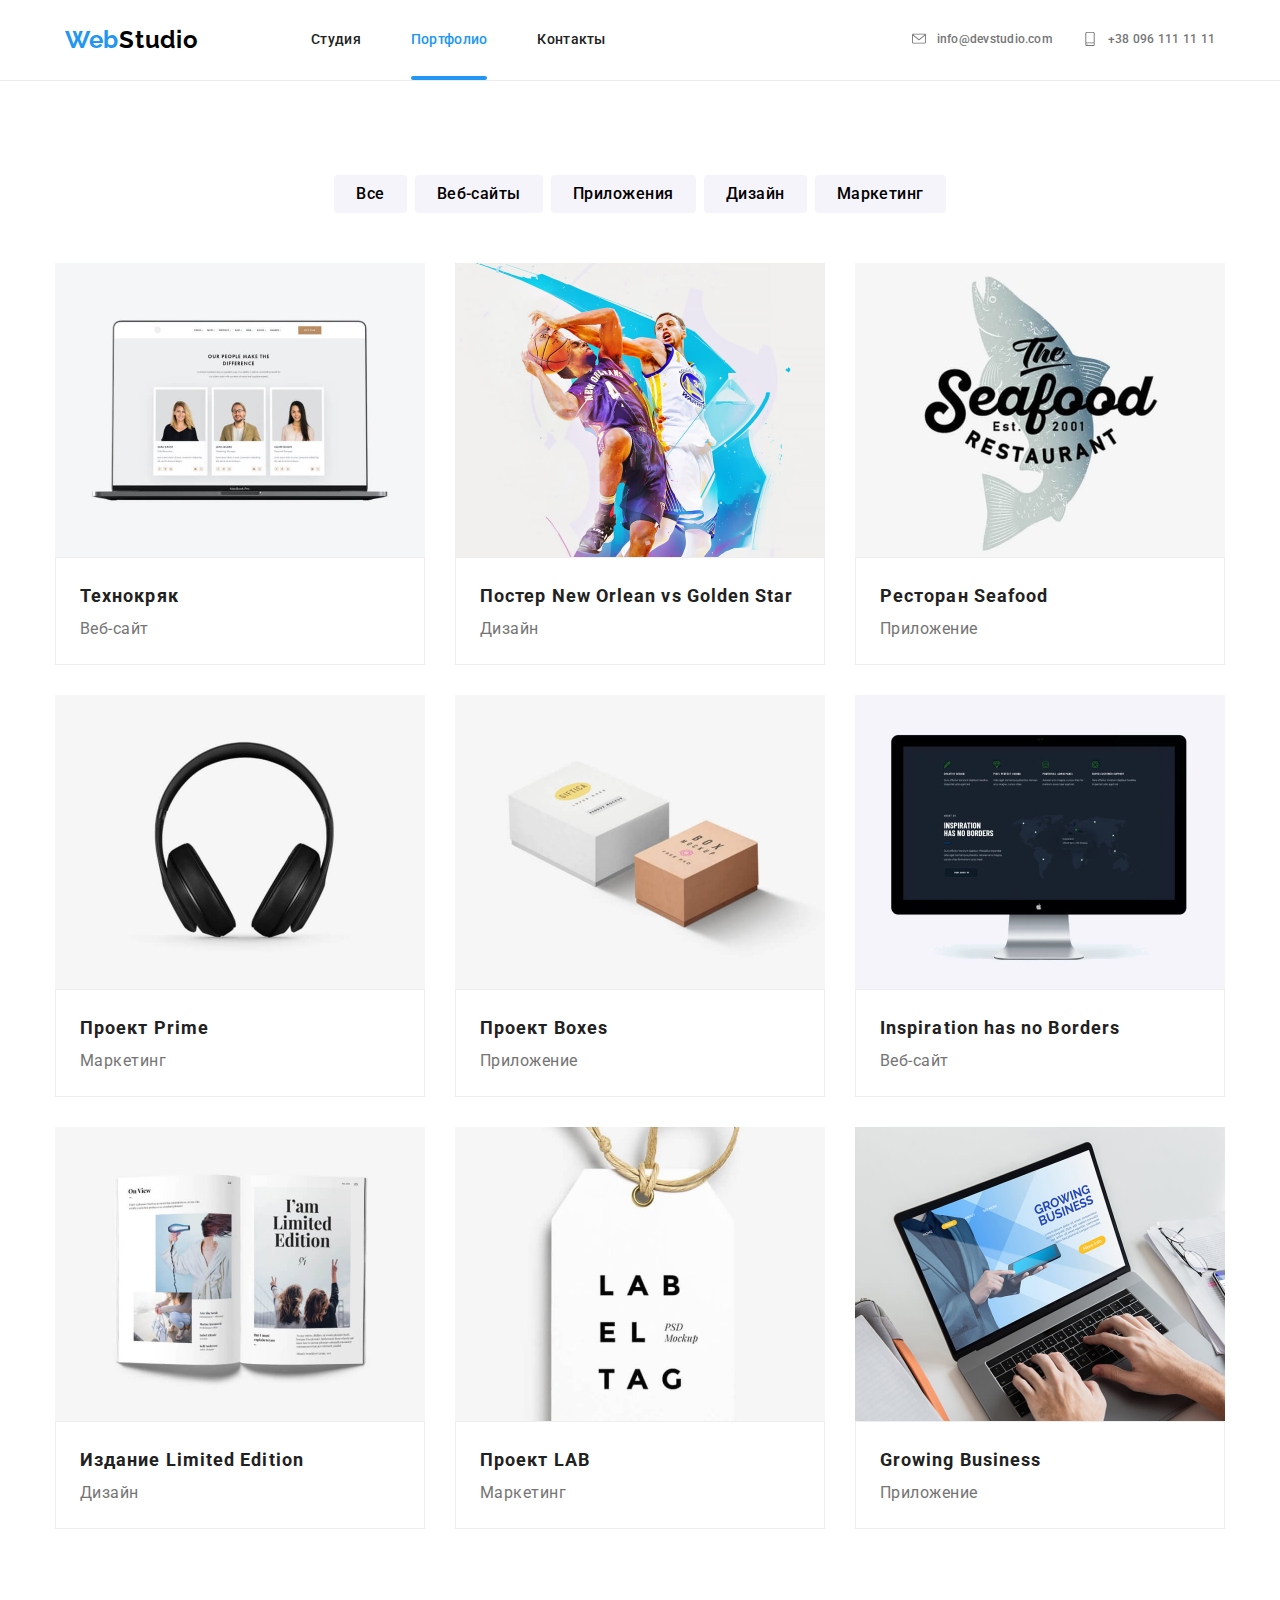
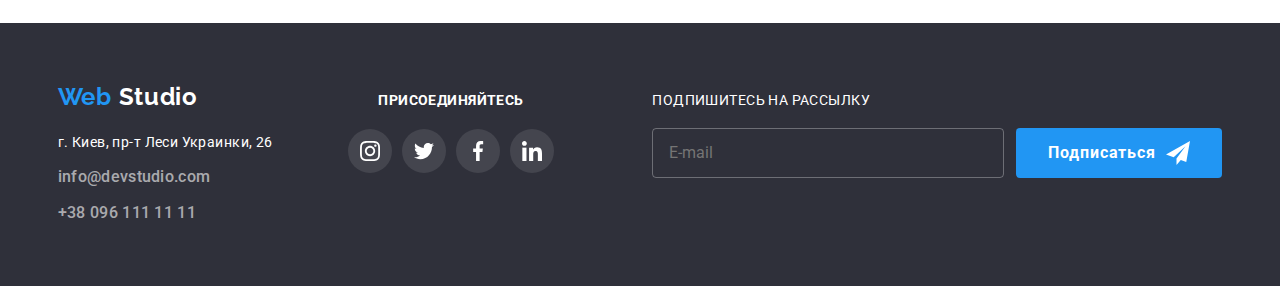
==== commit 054a5233: "портфолио карточки моб+табл+десктоп" ====
--- a/portfolio.html
+++ b/portfolio.html
@@ -107,11 +107,28 @@
             <li class="portfolio-list-item">
               <a href="">
                 <div class="portfolio-wrapper">
-                  <img
-                    class="portfolio-list-item-img"
-                    src="./images/portfolio/img1.jpg"
-                    alt="сайт Тезнокряк"
-                  />
+                  <picture>
+                    <source
+                      srcset="./images/portfolio/portfolio-img1-desktop.jpg x1, 
+                      ./images/portfolio/portfolio-img1-desktop@2x.jpg 2x"
+                      media="(min-width: 1200px)"
+                    />
+                    <source
+                      srcset="./images/portfolio/portfolio-img1-tablet.jpg x1, 
+                                          ./images/portfolio/portfolio-img1-tablet@2x.jpg 2x"
+                      media="(min-width: 768px)"
+                    />
+                    <source
+                      srcset="./images/portfolio/portfolio-img1-mobile.jpg x1, 
+                                                                ./images/portfolio/portfolio-img1-mobile@2x.jpg 2x"
+                      media="(min-width: 480px)"
+                    />
+                    <img
+                      class="portfolio-list-item-img"
+                      src="./images/portfolio/portfolio-img1-mobile.jpg"
+                      alt="сайт Тезнокряк"
+                    />
+                  </picture>
                   <p class="portfolio-item-description">
                     Технокряк это современная площадка распространения
                     коронавируса. Компании используют эту платформу для
@@ -127,11 +144,28 @@
             <li class="portfolio-list-item">
               <a href="">
                 <div class="portfolio-wrapper">
-                  <img
-                    class="portfolio-list-item-img"
-                    src="./images/portfolio/img2.jpg"
-                    alt="баскетболисты"
-                  />
+                  <picture>
+                    <source
+                      srcset="./images/portfolio/portfolio-img2-desktop.jpg x1, 
+                                        ./images/portfolio/portfolio-img2-desktop@2x.jpg 2x"
+                      media="(min-width: 1200px)"
+                    />
+                    <source
+                      srcset="./images/portfolio/portfolio-img2-tablet.jpg x1, 
+                                                            ./images/portfolio/portfolio-img2-tablet@2x.jpg 2x"
+                      media="(min-width: 768px)"
+                    />
+                    <source
+                      srcset="./images/portfolio/portfolio-img2-mobile.jpg x1, 
+                                                                                  ./images/portfolio/portfolio-img2-mobile@2x.jpg 2x"
+                      media="(min-width: 480px)"
+                    />
+                    <img
+                      class="portfolio-list-item-img"
+                      src="./images/portfolio/portfolio-img2-mobile.jpg"
+                      alt="сайт Тезнокряк"
+                    />
+                  </picture>
                   <p class="portfolio-item-description">
                     Технокряк это современная площадка распространения
                     коронавируса. Компании используют эту платформу для
@@ -149,11 +183,28 @@
             <li class="portfolio-list-item">
               <a href="">
                 <div class="portfolio-wrapper">
-                  <img
-                    class="portfolio-list-item-img"
-                    src="./images/portfolio/img3.jpg"
-                    alt="логотип ресторана"
-                  />
+                  <picture>
+                    <source
+                      srcset="./images/portfolio/portfolio-img3-desktop.jpg x1, 
+                                        ./images/portfolio/portfolio-img3-desktop@2x.jpg 2x"
+                      media="(min-width: 1200px)"
+                    />
+                    <source
+                      srcset="./images/portfolio/portfolio-img3-tablet.jpg x1, 
+                                                            ./images/portfolio/portfolio-img3-tablet@2x.jpg 2x"
+                      media="(min-width: 768px)"
+                    />
+                    <source
+                      srcset="./images/portfolio/portfolio-img3-mobile.jpg x1, 
+                                                                                  ./images/portfolio/portfolio-img3-mobile@2x.jpg 2x"
+                      media="(min-width: 480px)"
+                    />
+                    <img
+                      class="portfolio-list-item-img"
+                      src="./images/portfolio/portfolio-img3-mobile.jpg"
+                      alt="сайт Тезнокряк"
+                    />
+                  </picture>
                   <p class="portfolio-item-description">
                     Технокряк это современная площадка распространения
                     коронавируса. Компании используют эту платформу для
@@ -169,11 +220,28 @@
             <li class="portfolio-list-item">
               <a href="">
                 <div class="portfolio-wrapper">
-                  <img
-                    class="portfolio-list-item-img"
-                    src="./images/portfolio/img4.jpg"
-                    alt="наушники"
-                  />
+                  <picture>
+                    <source
+                      srcset="./images/portfolio/portfolio-img4-desktop.jpg x1, 
+                                                          ./images/portfolio/portfolio-img4-desktop@2x.jpg 2x"
+                      media="(min-width: 1200px)"
+                    />
+                    <source
+                      srcset="./images/portfolio/portfolio-img4-tablet.jpg x1, 
+                                                                              ./images/portfolio/portfolio-img4-tablet@2x.jpg 2x"
+                      media="(min-width: 768px)"
+                    />
+                    <source
+                      srcset="./images/portfolio/portfolio-img4-mobile.jpg x1, 
+                                                                                                    ./images/portfolio/portfolio-img4-mobile@2x.jpg 2x"
+                      media="(min-width: 480px)"
+                    />
+                    <img
+                      class="portfolio-list-item-img"
+                      src="./images/portfolio/portfolio-img4-mobile.jpg"
+                      alt="сайт Тезнокряк"
+                    />
+                  </picture>
                   <p class="portfolio-item-description">
                     Технокряк это современная площадка распространения
                     коронавируса. Компании используют эту платформу для
@@ -189,11 +257,28 @@
             <li class="portfolio-list-item">
               <a href="">
                 <div class="portfolio-wrapper">
-                  <img
-                    class="portfolio-list-item-img"
-                    src="./images/portfolio/img5.jpg"
-                    alt="две коробки"
-                  />
+                  <picture>
+                    <source
+                      srcset="./images/portfolio/portfolio-img5-desktop.jpg x1, 
+                                                          ./images/portfolio/portfolio-img5-desktop@2x.jpg 2x"
+                      media="(min-width: 1200px)"
+                    />
+                    <source
+                      srcset="./images/portfolio/portfolio-img5-tablet.jpg x1, 
+                                                                              ./images/portfolio/portfolio-img5-tablet@2x.jpg 2x"
+                      media="(min-width: 768px)"
+                    />
+                    <source
+                      srcset="./images/portfolio/portfolio-img5-mobile.jpg x1, 
+                                                                                                    ./images/portfolio/portfolio-img5-mobile@2x.jpg 2x"
+                      media="(min-width: 480px)"
+                    />
+                    <img
+                      class="portfolio-list-item-img"
+                      src="./images/portfolio/portfolio-img5-mobile.jpg"
+                      alt="сайт Тезнокряк"
+                    />
+                  </picture>
                   <p class="portfolio-item-description">
                     Технокряк это современная площадка распространения
                     коронавируса. Компании используют эту платформу для
@@ -209,11 +294,28 @@
             <li class="portfolio-list-item">
               <a href="">
                 <div class="portfolio-wrapper">
-                  <img
-                    class="portfolio-list-item-img"
-                    src="./images/portfolio/img6.jpg"
-                    alt="фото десктопа"
-                  />
+                  <picture>
+                    <source
+                      srcset="./images/portfolio/portfolio-img6-desktop.jpg x1, 
+                                                        ./images/portfolio/portfolio-img6-desktop@2x.jpg 2x"
+                      media="(min-width: 1200px)"
+                    />
+                    <source
+                      srcset="./images/portfolio/portfolio-img6-tablet.jpg x1, 
+                                                                            ./images/portfolio/portfolio-img6-tablet@2x.jpg 2x"
+                      media="(min-width: 768px)"
+                    />
+                    <source
+                      srcset="./images/portfolio/portfolio-img6-mobile.jpg x1, 
+                                                                                                  ./images/portfolio/portfolio-img6-mobile@2x.jpg 2x"
+                      media="(min-width: 480px)"
+                    />
+                    <img
+                      class="portfolio-list-item-img"
+                      src="./images/portfolio/portfolio-img6-mobile.jpg"
+                      alt="сайт Тезнокряк"
+                    />
+                  </picture>
                   <p class="portfolio-item-description">
                     Технокряк это современная площадка распространения
                     коронавируса. Компании используют эту платформу для
@@ -231,11 +333,28 @@
             <li class="portfolio-list-item">
               <a href="">
                 <div class="portfolio-wrapper">
-                  <img
-                    class="portfolio-list-item-img"
-                    src="./images/portfolio/img7.jpg"
-                    alt="фото журнала"
-                  />
+                  <picture>
+                    <source
+                      srcset="./images/portfolio/portfolio-img7-desktop.jpg x1, 
+                                                          ./images/portfolio/portfolio-img7-desktop@2x.jpg 2x"
+                      media="(min-width: 1200px)"
+                    />
+                    <source
+                      srcset="./images/portfolio/portfolio-img7-tablet.jpg x1, 
+                                                                              ./images/portfolio/portfolio-img7-tablet@2x.jpg 2x"
+                      media="(min-width: 768px)"
+                    />
+                    <source
+                      srcset="./images/portfolio/portfolio-img7-mobile.jpg x1, 
+                                                                                                    ./images/portfolio/portfolio-img7-mobile@2x.jpg 2x"
+                      media="(min-width: 480px)"
+                    />
+                    <img
+                      class="portfolio-list-item-img"
+                      src="./images/portfolio/portfolio-img7-mobile.jpg"
+                      alt="сайт Тезнокряк"
+                    />
+                  </picture>
                   <p class="portfolio-item-description">
                     Технокряк это современная площадка распространения
                     коронавируса. Компании используют эту платформу для
@@ -251,11 +370,28 @@
             <li class="portfolio-list-item">
               <a href="">
                 <div class="portfolio-wrapper">
-                  <img
-                    class="portfolio-list-item-img"
-                    src="./images/portfolio/img8.jpg"
-                    alt="лого проекта"
-                  />
+                  <picture>
+                    <source
+                      srcset="./images/portfolio/portfolio-img8-desktop.jpg x1, 
+                                                          ./images/portfolio/portfolio-img8-desktop@2x.jpg 2x"
+                      media="(min-width: 1200px)"
+                    />
+                    <source
+                      srcset="./images/portfolio/portfolio-img8-tablet.jpg x1, 
+                                                                              ./images/portfolio/portfolio-img8-tablet@2x.jpg 2x"
+                      media="(min-width: 768px)"
+                    />
+                    <source
+                      srcset="./images/portfolio/portfolio-img8-mobile.jpg x1, 
+                                                                                                    ./images/portfolio/portfolio-img8-mobile@2x.jpg 2x"
+                      media="(min-width: 480px)"
+                    />
+                    <img
+                      class="portfolio-list-item-img"
+                      src="./images/portfolio/portfolio-img8-mobile.jpg"
+                      alt="сайт Тезнокряк"
+                    />
+                  </picture>
                   <p class="portfolio-item-description">
                     Технокряк это современная площадка распространения
                     коронавируса. Компании используют эту платформу для
@@ -271,11 +407,28 @@
             <li class="portfolio-list-item">
               <a href=""
                 ><div class="portfolio-wrapper">
-                  <img
-                    class="portfolio-list-item-img"
-                    src="./images/portfolio/img9.jpg"
-                    alt="руки на ноутбуке"
-                  />
+                  <picture>
+                    <source
+                      srcset="./images/portfolio/portfolio-img9-desktop.jpg x1, 
+                                                          ./images/portfolio/portfolio-img9-desktop@2x.jpg 2x"
+                      media="(min-width: 1200px)"
+                    />
+                    <source
+                      srcset="./images/portfolio/portfolio-img9-tablet.jpg x1, 
+                                                                              ./images/portfolio/portfolio-img9-tablet@2x.jpg 2x"
+                      media="(min-width: 768px)"
+                    />
+                    <source
+                      srcset="./images/portfolio/portfolio-img9-mobile.jpg x1, 
+                                                                                                    ./images/portfolio/portfolio-img9-mobile@2x.jpg 2x"
+                      media="(min-width: 480px)"
+                    />
+                    <img
+                      class="portfolio-list-item-img"
+                      src="./images/portfolio/portfolio-img9-mobile.jpg"
+                      alt="сайт Тезнокряк"
+                    />
+                  </picture>
                   <p class="portfolio-item-description">
                     Технокряк это современная площадка распространения
                     коронавируса. Компании используют эту платформу для
--- a/css/portfolio.min.css
+++ b/css/portfolio.min.css
@@ -1,2 +1,2 @@
-html{box-sizing:border-box}*,*::before,*::after{box-sizing:inherit;margin:0;padding:0}a{text-decoration:none;display:block}a :visited{text-decoration:none}ul{list-style-type:none;margin:0}body{font-family:Roboto, sans-serif}img{display:block;max-width:100%;height:auto}.is-hidden{opacity:0;visibility:hidden;pointer-events:none}.section{padding-top:60px;padding-bottom:60px}@media screen and (min-width: 1200px){.section{padding-top:94px;padding-bottom:94px}}.container{display:flex;align-items:center;padding-left:15px;padding-right:15px}@media screen and (max-width: 767px){.container{justify-content:space-between}}@media screen and (min-width: 480px){.container{width:480px;margin-left:auto;margin-right:auto}}@media screen and (min-width: 768px){.container{width:768px;margin-left:auto;margin-right:auto}}@media screen and (min-width: 1200px){.container{width:1200px;height:auto;margin-left:auto;margin-right:auto;align-items:center}}.header{position:relative;border-bottom:1px solid #ececec}.logo-white{font-family:Raleway;font-style:normal;font-weight:bold;font-size:24px;line-height:1.16;letter-spacing:0.03em;color:#000000}.logo-blue{color:#2196f3}.nav-list-item:hover,.nav-list-item :focus{color:#2196f3}.nav-list-item-link{position:relative;display:inline-flex;padding-top:8px;padding-bottom:8px;font-style:normal;font-weight:500;font-size:18px;line-height:1.16;letter-spacing:0.02em;color:#212121;transition:color 250ms cubic-bezier(0.4, 0, 0.2, 1)}.nav-list-item-link:hover,.nav-list-item-link:focus{color:#2196f3}.nav-list-item-link.current{color:#2196f3}.nav-list-item-link.current::after{position:absolute;bottom:0;content:"";display:block;width:100%;height:4px;background-color:#2196f3;border-radius:2px}.contacts-list-item-icon{width:16px;height:14px;margin-right:10px;fill:#757575;transition:fill 250ms cubic-bezier(0.4, 0, 0.2, 1)}.contacts-list-item-link{display:inline-flex;align-items:center;font-weight:500;line-height:1.16;font-size:18px;color:#757575;letter-spacing:0.02em;transition:color 250ms cubic-bezier(0.4, 0, 0.2, 1)}.contacts-list-item-link:hover,.contacts-list-item-link:focus{color:#2196f3}.contacts-list-item-link:hover .contacts-list-item-icon,.contacts-list-item-link:focus .contacts-list-item-icon{fill:#2196f3}@media screen and (max-width: 767px){.header{padding-top:10px;padding-bottom:10px}.header .container{display:flex}.header-menu-button{background-color:transparent;border:none;width:40px;height:40px}.header-menu-button:hover .logo-x,.header-menu-button:hover .logo-burger,.header-menu-button :focus .logo-x,.header-menu-button :focus .logo-burger{fill:#2196f3}.header-menu-button.is-open .logo-x{opacity:1}.header-menu-button.is-open .logo-burger{opacity:0}.logo-x{opacity:0;transition:opacity 250ms cubic-bezier(0.4, 0, 0.2, 1)}.logo-burger{opacity:1;transition:opacity 250ms cubic-bezier(0.4, 0, 0.2, 1)}.container-nav-list{position:absolute;z-index:100;top:100%;height:auto;padding-top:60px;padding-bottom:60px;padding-left:140px;padding-right:140px;text-align:center;box-shadow:0px 4px 8px rgba(0,0,0,0.04),0px 2px 4px rgba(0,0,0,0.08),0px 1px 3px rgba(0,0,0,0.16);transform:translateY(-150%);transition:transform 250ms cubic-bezier(0.4, 0, 0.2, 1),background-color 250ms cubic-bezier(0.4, 0, 0.2, 1)}.container-nav-list.is-open{transform:translateY(0);background-color:#ffffff}.navigation{margin-bottom:60px;max-width:100%}.nav-list-item:not(:last-child){margin-bottom:40px}.contacts-list-item:not(:last-child){margin-bottom:16px}}@media screen and (min-width: 768px){.header .container{flex-wrap:nowrap}.header-menu-button{display:none}.logo-white{margin-right:88px}.container-nav-list{display:flex}.nav-list{display:flex}.nav-list-item:not(:last-child){margin-right:50px}.nav-list-item-link{font-size:14px;line-height:1.14;letter-spacing:0.02em;padding-top:32px;padding-bottom:32px}.navigation{margin-right:84px}.contacts-list{padding-top:21px;padding-bottom:12px}.contacts-list-item:not(:last-child){margin-bottom:10px}.contacts-list-item-link{font-size:12px;line-height:1.166;letter-spacing:0.02em}}@media screen and (min-width: 1200px){.contacts-list{display:flex;padding-top:32px;padding-bottom:20px}.contacts-list-item:not(:last-child){margin-right:30px}.nav-list{height:auto}.nav-list-item:not(:last-child){margin-right:50px}.logo-white{margin-right:93px}.navigation{margin-right:305px}}.portfolio-button{padding-top:6px;padding-right:22px;padding-bottom:6px;padding-left:22px;background-color:#f5f4fa;border:none;border-radius:4px;font-style:normal;font-weight:500;font-size:16px;line-height:1.62;text-align:center;letter-spacing:0.03em;transition:background-color 250ms cubic-bezier(0.4, 0, 0.2, 1),color 250ms cubic-bezier(0.4, 0, 0.2, 1),box-shadow 250ms cubic-bezier(0.4, 0, 0.2, 1)}.portfolio-button:hover,.portfolio-button:focus{background-color:#2196f3;color:#ffffff;box-shadow:0px 2px 2px rgba(0,0,0,0.12),0px 1px 2px rgba(0,0,0,0.08),0px 3px 1px rgba(0,0,0,0.1)}.portfolio-button-list{display:flex;align-items:center;justify-content:center;margin-bottom:50px}.portfolio-button-list-item:not(:last-child){margin-right:8px}@media screen and (max-width: 767px){.portfolio-button-list{flex-wrap:wrap;justify-content:start;margin-bottom:40px}.portfolio-button-list-item:nth-child(-n+3){margin-bottom:15px}}@media screen and (max-width: 1199px){.portfolio-button-list{margin-bottom:30px}.portfolio-button-list-item{margin-bottom:0}}.portfolio-list{display:flex;flex-wrap:wrap}.portfolio-list-item{width:calc((100% - 60px) / 3);margin-right:30px;margin-bottom:30px}.portfolio-list-item:nth-child(3n){margin-right:0}.portfolio-list-item:nth-last-child(-n+3){margin-bottom:0}.portfolio-list-item:hover a,.portfolio-list-item:focus a{box-shadow:1px 4px 6px rgba(0,0,0,0.16),0px 4px 4px rgba(0,0,0,0.06),0px 1px 1px rgba(0,0,0,0.12)}.portfolio-list-item:hover .portfolio-item-description,.portfolio-list-item:focus .portfolio-item-description{transform:translateY(0%);opacity:1}.portfolio-wrapper{position:relative;overflow:hidden}.portfolio-item-description{position:absolute;top:0;left:0;width:100%;height:100%;padding-left:24px;padding-right:24px;padding-top:63px;padding-bottom:63px;background:rgba(33,150,243,0.9);font-size:18px;line-height:1.56;color:#ffffff;transform:translateY(100%);opacity:0;transition:transform 250ms cubic-bezier(0.4, 0, 0.2, 1),opacity 250ms cubic-bezier(0.4, 0, 0.2, 1);font-style:normal;font-weight:normal;letter-spacing:0.03em}.card-content{padding-top:20px;padding-left:24px;padding-bottom:20px;padding-right:24px;border:1px solid #eeeeee}.portfolio-item-header{font-style:normal;font-weight:bold;font-size:18px;line-height:2;letter-spacing:0.06em;color:#212121}.portfolio-item-type{font-style:normal;font-weight:normal;font-size:16px;line-height:1.87;letter-spacing:0.03em;color:#757575}.social-media-link-list{display:flex;justify-content:space-between;max-width:206px;margin-right:auto;margin-left:auto;padding-bottom:24px}.social-media-link-list-item{display:flex;align-items:center;justify-content:center;width:44px;height:44px;border-radius:50%;transition:background-color 250ms cubic-bezier(0.4, 0, 0.2, 1)}.social-media-link-list-item:not(:last-child){margin-right:10px}.social-media-link-list-item:hover,.social-media-link-list-item:focus{background-color:#2196f3}.social-media-link-list-item:hover .social-media-link-item-svg,.social-media-link-list-item:focus .social-media-link-item-svg{fill:#ffffff}.social-media-link-item-svg{width:20px;height:20px;fill:#afb1b8;transition:fill 250ms cubic-bezier(0.4, 0, 0.2, 1)}.footer{background-color:#2f303a}.footer .container{padding-top:60px;padding-bottom:60px;align-items:baseline}.footer-contacts-list-item:not(:last-child){margin-bottom:9px}.logo-black{font-family:Raleway;font-style:normal;font-weight:bold;line-height:1.16;letter-spacing:0.03em;color:#ffffff}.adress-text{display:block;font-family:Roboto;font-style:normal;font-weight:normal;line-height:1.71;letter-spacing:0.03em;color:#ffffff}.contacts-list-footer-item-link{font-family:Roboto;font-weight:500;font-style:normal;line-height:1.71;color:rgba(255,255,255,0.6);letter-spacing:0.02em;transition:color 250ms cubic-bezier(0.4, 0, 0.2, 1)}.contacts-list-footer-item-link:hover,.contacts-list-footer-item-link:focus{color:#2196f3}.social-links-footer-item{margin-right:10px}@media screen and (max-width: 767px){.container{display:block;text-align:center}.logo-black{font-size:24px;margin-bottom:20px}.adress-text{display:block;font-size:14px;margin-bottom:8px}.contacts-list-footer-item-link{font-size:14px}.adress-container{margin-bottom:60px}.footer-social-link-container{margin-bottom:60px}.submit-form{display:block}.footer-submit-input{width:100%;margin-bottom:20px}}@media screen and (min-width: 768px){.container{display:flex;flex-wrap:wrap;justify-content:space-around}.logo-black{font-size:24px;margin-bottom:20px}.adress-container{margin-bottom:60px;margin-right:165px}.adress-text{font-size:14px;margin-bottom:8px}.social-links-footer{text-align:center}.footer-submit-input{width:450px;margin-bottom:20px}.submit-text{text-align:center}}@media screen and (min-width: 1200px){.container{flex-wrap:nowrap}.adress-container{margin-bottom:0;margin-right:70px}.submit-text{text-align:start}.submit-form{display:flex}.footer-submit-input{width:358px;margin-right:12px;margin-bottom:0}.footer-social-link-container{margin-right:93px}}.social-links-footer{font-style:normal;font-weight:bold;font-size:14px;line-height:1.14;letter-spacing:0.03em;text-transform:uppercase;color:#ffffff;margin-bottom:20px}.social-links-footer-list li{background-color:rgba(255,255,255,0.1);border-radius:50%}.social-links-footer-item .social-media-link-item-svg{fill:#ffffff}.social-links-footer-item:hover,.social-links-footer-item:focus{color:#2196f3}.submit-form{max-width:100%}.submit-form-container{max-width:570px}.submit-text{display:block;font-weight:normal;font-size:14px;line-height:16px;letter-spacing:0.03em;text-transform:uppercase;color:#ffffff;margin-bottom:20px}.footer-submit-input{border:1px solid rgba(255,255,255,0.3);border-radius:4px;background-color:transparent;padding-left:16px;padding-top:15px;padding-bottom:15px;outline:none;color:#ffffff}.footer-submit-input:not(:placeholder-shown){background-color:transparent;border:1px solid #2196f3;border-radius:4px}.footer-submit-btn{font-family:inherit;font-style:normal;font-weight:bold;font-size:16px;line-height:1.9;letter-spacing:0.06em;background-color:#2196f3;color:#ffffff;border:none;border-radius:4px;display:flex;align-items:center;text-align:center;margin-left:auto;margin-right:auto;padding-top:10px;padding-right:32px;padding-bottom:10px;padding-left:32px;transition:color 250ms cubic-bezier(0.4, 0, 0.2, 1);transition:background-color 250ms cubic-bezier(0.4, 0, 0.2, 1)}.footer-submit-btn:hover,.footer-submit-btn:focus{background-color:#f5f4fa;color:#2196f3}.footer-submit-btn:hover .footer-submit-btn-icon,.footer-submit-btn:focus .footer-submit-btn-icon{fill:#2196f3}.footer-submit-btn-icon{width:24px;height:24px;fill:#ffffff;transition:fill 250ms cubic-bezier(0.4, 0, 0.2, 1);margin-left:10px}
+html{box-sizing:border-box}*,*::before,*::after{box-sizing:inherit;margin:0;padding:0}a{text-decoration:none;display:block}a :visited{text-decoration:none}ul{list-style-type:none;margin:0}body{font-family:Roboto, sans-serif}img{display:block;max-width:100%;height:auto}.is-hidden{opacity:0;visibility:hidden;pointer-events:none}.section{padding-top:60px;padding-bottom:60px}@media screen and (min-width: 1200px){.section{padding-top:94px;padding-bottom:94px}}.container{display:flex;align-items:center;padding-left:15px;padding-right:15px}@media screen and (max-width: 767px){.container{justify-content:space-between}}@media screen and (min-width: 480px){.container{width:480px;margin-left:auto;margin-right:auto}}@media screen and (min-width: 768px){.container{width:768px;margin-left:auto;margin-right:auto}}@media screen and (min-width: 1200px){.container{width:1200px;height:auto;margin-left:auto;margin-right:auto;align-items:center}}.header{position:relative;border-bottom:1px solid #ececec}.logo-white{font-family:Raleway;font-style:normal;font-weight:bold;font-size:24px;line-height:1.16;letter-spacing:0.03em;color:#000000}.logo-blue{color:#2196f3}.nav-list-item:hover,.nav-list-item :focus{color:#2196f3}.nav-list-item-link{position:relative;display:inline-flex;padding-top:8px;padding-bottom:8px;font-style:normal;font-weight:500;font-size:18px;line-height:1.16;letter-spacing:0.02em;color:#212121;transition:color 250ms cubic-bezier(0.4, 0, 0.2, 1)}.nav-list-item-link:hover,.nav-list-item-link:focus{color:#2196f3}.nav-list-item-link.current{color:#2196f3}.nav-list-item-link.current::after{position:absolute;bottom:0;content:"";display:block;width:100%;height:4px;background-color:#2196f3;border-radius:2px}.contacts-list-item-icon{width:16px;height:14px;margin-right:10px;fill:#757575;transition:fill 250ms cubic-bezier(0.4, 0, 0.2, 1)}.contacts-list-item-link{display:inline-flex;align-items:center;font-weight:500;line-height:1.16;font-size:18px;color:#757575;letter-spacing:0.02em;transition:color 250ms cubic-bezier(0.4, 0, 0.2, 1)}.contacts-list-item-link:hover,.contacts-list-item-link:focus{color:#2196f3}.contacts-list-item-link:hover .contacts-list-item-icon,.contacts-list-item-link:focus .contacts-list-item-icon{fill:#2196f3}@media screen and (max-width: 767px){.header{padding-top:10px;padding-bottom:10px}.header .container{display:flex}.header-menu-button{background-color:transparent;border:none;width:40px;height:40px}.header-menu-button:hover .logo-x,.header-menu-button:hover .logo-burger,.header-menu-button :focus .logo-x,.header-menu-button :focus .logo-burger{fill:#2196f3}.header-menu-button.is-open .logo-x{opacity:1}.header-menu-button.is-open .logo-burger{opacity:0}.logo-x{opacity:0;transition:opacity 250ms cubic-bezier(0.4, 0, 0.2, 1);transition:fill 250ms cubic-bezier(0.4, 0, 0.2, 1)}.logo-burger{opacity:1;transition:opacity 250ms cubic-bezier(0.4, 0, 0.2, 1);transition:fill 250ms cubic-bezier(0.4, 0, 0.2, 1)}.container-nav-list{position:absolute;z-index:100;top:100%;height:auto;padding-top:60px;padding-bottom:60px;padding-left:140px;padding-right:140px;text-align:center;box-shadow:0px 4px 8px rgba(0,0,0,0.04),0px 2px 4px rgba(0,0,0,0.08),0px 1px 3px rgba(0,0,0,0.16);transform:translateY(-150%);transition:transform 250ms cubic-bezier(0.4, 0, 0.2, 1),background-color 250ms cubic-bezier(0.4, 0, 0.2, 1)}.container-nav-list.is-open{transform:translateY(0);background-color:#ffffff}.navigation{margin-bottom:60px;max-width:100%}.nav-list-item:not(:last-child){margin-bottom:40px}.contacts-list-item:not(:last-child){margin-bottom:16px}}@media screen and (min-width: 768px){.header .container{flex-wrap:nowrap}.header-menu-button{display:none}.logo-white{margin-right:88px}.container-nav-list{display:flex}.nav-list{display:flex}.nav-list-item:not(:last-child){margin-right:50px}.nav-list-item-link{font-size:14px;line-height:1.14;letter-spacing:0.02em;padding-top:32px;padding-bottom:32px}.navigation{margin-right:84px}.contacts-list{padding-top:21px;padding-bottom:12px}.contacts-list-item:not(:last-child){margin-bottom:10px}.contacts-list-item-link{font-size:12px;line-height:1.166;letter-spacing:0.02em}}@media screen and (min-width: 1200px){.contacts-list{display:flex;padding-top:32px;padding-bottom:20px}.contacts-list-item:not(:last-child){margin-right:30px}.nav-list{height:auto}.nav-list-item:not(:last-child){margin-right:50px}.logo-white{margin-right:93px}.navigation{margin-right:305px}}.portfolio-button{padding-top:6px;padding-right:22px;padding-bottom:6px;padding-left:22px;background-color:#f5f4fa;border:none;border-radius:4px;font-style:normal;font-weight:500;font-size:16px;line-height:1.62;text-align:center;letter-spacing:0.03em;transition:background-color 250ms cubic-bezier(0.4, 0, 0.2, 1),color 250ms cubic-bezier(0.4, 0, 0.2, 1),box-shadow 250ms cubic-bezier(0.4, 0, 0.2, 1)}.portfolio-button:hover,.portfolio-button:focus{background-color:#2196f3;color:#ffffff;box-shadow:0px 2px 2px rgba(0,0,0,0.12),0px 1px 2px rgba(0,0,0,0.08),0px 3px 1px rgba(0,0,0,0.1)}.portfolio-button-list{display:flex;align-items:center;justify-content:center;margin-bottom:50px}.portfolio-button-list-item:not(:last-child){margin-right:8px}@media screen and (max-width: 767px){.portfolio-button-list{flex-wrap:wrap;justify-content:start;margin-bottom:40px}.portfolio-button-list-item:nth-child(-n+3){margin-bottom:15px}}@media screen and (max-width: 1199px){.portfolio-button-list{margin-bottom:30px}.portfolio-button-list-item{margin-bottom:0}}@media screen and (max-width: 767px){.portfolio-list-item{width:100%}.portfolio-list-item:not(:last-child){margin-bottom:30px}.card-content{text-align:start}.portfolio-item-description{text-align:start}}@media screen and (min-width: 768px){.portfolio-list{display:flex;flex-wrap:wrap}.portfolio-list-item{width:calc((100% - 30px) / 2)}.portfolio-list-item:nth-child(odd){margin-right:30px}.portfolio-list-item:not(:last-child){margin-bottom:30px}}@media screen and (min-width: 1200px){.portfolio-list-item{width:calc((100% - 60px) / 3);margin-right:30px;margin-bottom:30px}.portfolio-list-item:nth-child(3n){margin-right:0}.portfolio-list-item:nth-last-child(-n+3){margin-bottom:0}}.portfolio-list-item:hover a,.portfolio-list-item:focus a{box-shadow:1px 4px 6px rgba(0,0,0,0.16),0px 4px 4px rgba(0,0,0,0.06),0px 1px 1px rgba(0,0,0,0.12)}.portfolio-list-item:hover .portfolio-item-description,.portfolio-list-item:focus .portfolio-item-description{transform:translateY(0%);opacity:1}.portfolio-wrapper{position:relative;overflow:hidden}.portfolio-item-description{position:absolute;top:0;left:0;width:100%;height:100%;padding-left:24px;padding-right:24px;padding-top:63px;padding-bottom:63px;background:rgba(33,150,243,0.9);font-size:18px;line-height:1.56;color:#ffffff;transform:translateY(100%);opacity:0;transition:transform 250ms cubic-bezier(0.4, 0, 0.2, 1),opacity 250ms cubic-bezier(0.4, 0, 0.2, 1);font-style:normal;font-weight:normal;letter-spacing:0.03em}.card-content{padding-top:20px;padding-left:24px;padding-bottom:20px;padding-right:24px;border:1px solid #eeeeee}.portfolio-item-header{font-style:normal;font-weight:bold;font-size:18px;line-height:2;letter-spacing:0.06em;color:#212121}.portfolio-item-type{font-style:normal;font-weight:normal;font-size:16px;line-height:1.87;letter-spacing:0.03em;color:#757575}.social-media-link-list{display:flex;justify-content:space-between;max-width:206px;margin-right:auto;margin-left:auto;padding-bottom:24px}.social-media-link-list-item{display:flex;align-items:center;justify-content:center;width:44px;height:44px;border-radius:50%;transition:background-color 250ms cubic-bezier(0.4, 0, 0.2, 1)}.social-media-link-list-item:not(:last-child){margin-right:10px}.social-media-link-list-item:hover,.social-media-link-list-item:focus{background-color:#2196f3}.social-media-link-list-item:hover .social-media-link-item-svg,.social-media-link-list-item:focus .social-media-link-item-svg{fill:#ffffff}.social-media-link-item-svg{width:20px;height:20px;fill:#afb1b8;transition:fill 250ms cubic-bezier(0.4, 0, 0.2, 1)}.footer{background-color:#2f303a}.footer .container{padding-top:60px;padding-bottom:60px;align-items:baseline}.footer-contacts-list-item:not(:last-child){margin-bottom:9px}.logo-black{font-family:Raleway;font-style:normal;font-weight:bold;line-height:1.16;letter-spacing:0.03em;color:#ffffff}.adress-text{display:block;font-family:Roboto;font-style:normal;font-weight:normal;line-height:1.71;letter-spacing:0.03em;color:#ffffff}.contacts-list-footer-item-link{font-family:Roboto;font-weight:500;font-style:normal;line-height:1.71;color:rgba(255,255,255,0.6);letter-spacing:0.02em;transition:color 250ms cubic-bezier(0.4, 0, 0.2, 1)}.contacts-list-footer-item-link:hover,.contacts-list-footer-item-link:focus{color:#2196f3}.social-links-footer-item{margin-right:10px}@media screen and (max-width: 767px){.container{display:block;text-align:center}.logo-black{font-size:24px;margin-bottom:20px}.adress-text{display:block;font-size:14px;margin-bottom:8px}.contacts-list-footer-item-link{font-size:14px}.adress-container{margin-bottom:60px}.footer-social-link-container{margin-bottom:60px}.submit-form{display:block}.footer-submit-input{width:100%;margin-bottom:20px}}@media screen and (min-width: 768px){.container{display:flex;flex-wrap:wrap;justify-content:space-around}.logo-black{font-size:24px;margin-bottom:20px}.adress-container{margin-bottom:60px;margin-right:165px}.adress-text{font-size:14px;margin-bottom:8px}.social-links-footer{text-align:center}.footer-submit-input{width:450px;margin-bottom:20px}.submit-text{text-align:center}}@media screen and (min-width: 1200px){.container{flex-wrap:nowrap}.adress-container{margin-bottom:0;margin-right:70px}.submit-text{text-align:start}.submit-form{display:flex}.footer-submit-input{width:358px;margin-right:12px;margin-bottom:0}.footer-social-link-container{margin-right:93px}}.social-links-footer{font-style:normal;font-weight:bold;font-size:14px;line-height:1.14;letter-spacing:0.03em;text-transform:uppercase;color:#ffffff;margin-bottom:20px}.social-links-footer-list li{background-color:rgba(255,255,255,0.1);border-radius:50%}.social-links-footer-item .social-media-link-item-svg{fill:#ffffff}.social-links-footer-item:hover,.social-links-footer-item:focus{color:#2196f3}.submit-form{max-width:100%}.submit-form-container{max-width:570px}.submit-text{display:block;font-weight:normal;font-size:14px;line-height:16px;letter-spacing:0.03em;text-transform:uppercase;color:#ffffff;margin-bottom:20px}.footer-submit-input{border:1px solid rgba(255,255,255,0.3);border-radius:4px;background-color:transparent;padding-left:16px;padding-top:15px;padding-bottom:15px;outline:none;color:#ffffff}.footer-submit-input:not(:placeholder-shown){background-color:transparent;border:1px solid #2196f3;border-radius:4px}.footer-submit-btn{font-family:inherit;font-style:normal;font-weight:bold;font-size:16px;line-height:1.9;letter-spacing:0.06em;background-color:#2196f3;color:#ffffff;border:none;border-radius:4px;display:flex;align-items:center;text-align:center;margin-left:auto;margin-right:auto;padding-top:10px;padding-right:32px;padding-bottom:10px;padding-left:32px;transition:color 250ms cubic-bezier(0.4, 0, 0.2, 1);transition:background-color 250ms cubic-bezier(0.4, 0, 0.2, 1)}.footer-submit-btn:hover,.footer-submit-btn:focus{background-color:#f5f4fa;color:#2196f3}.footer-submit-btn:hover .footer-submit-btn-icon,.footer-submit-btn:focus .footer-submit-btn-icon{fill:#2196f3}.footer-submit-btn-icon{width:24px;height:24px;fill:#ffffff;transition:fill 250ms cubic-bezier(0.4, 0, 0.2, 1);margin-left:10px}
 /*# sourceMappingURL=portfolio.min.css.map */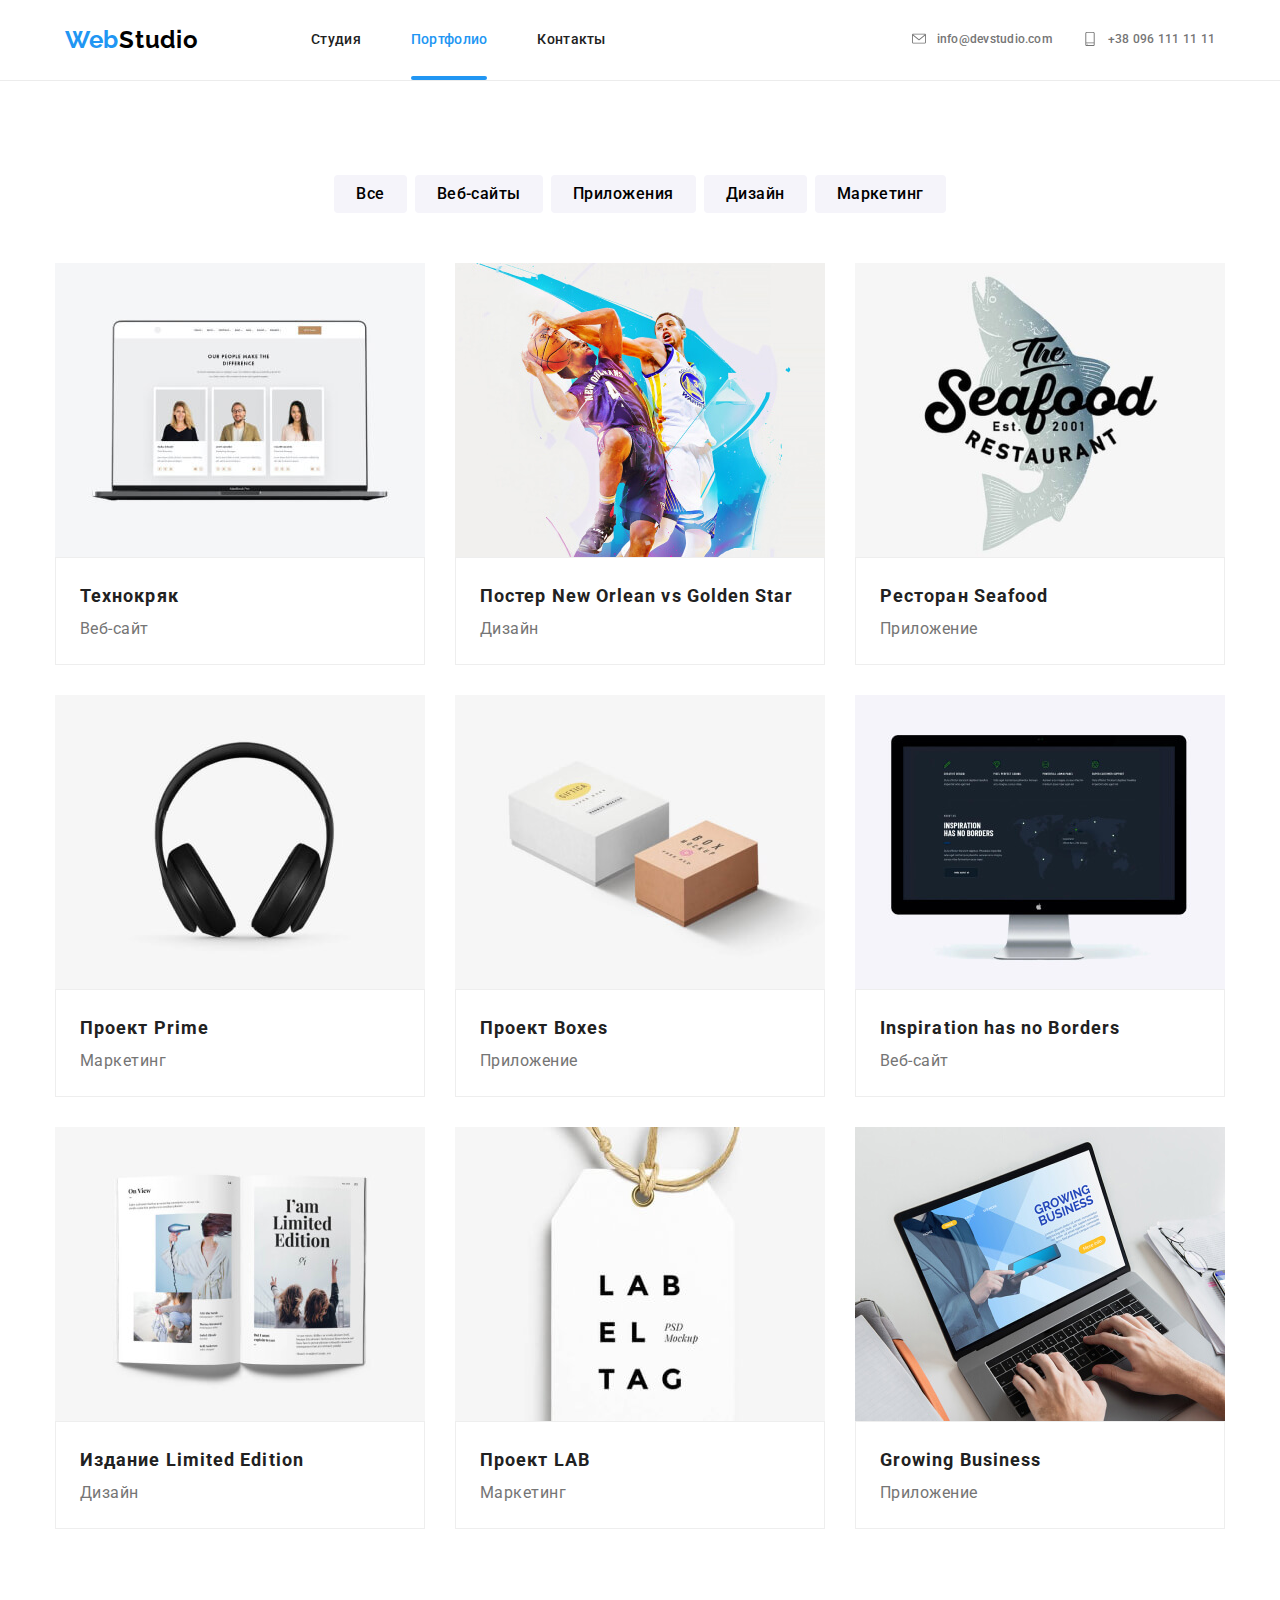
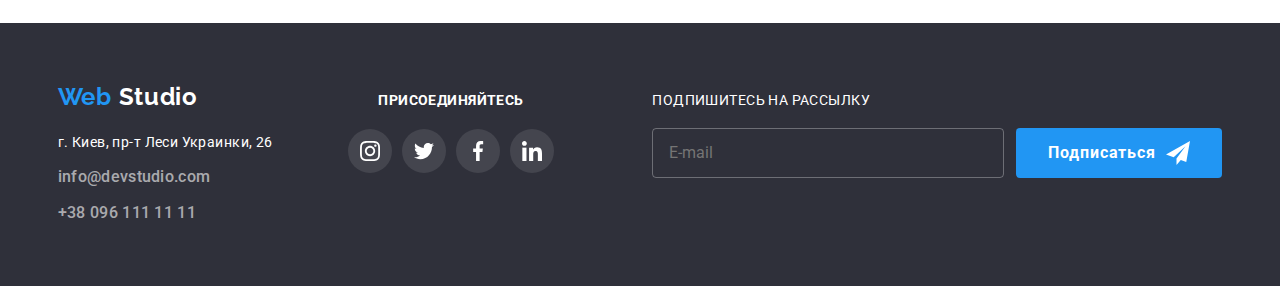
==== commit 2b395b52: "исправлены ошибки" ====
--- a/portfolio.html
+++ b/portfolio.html
@@ -109,18 +109,24 @@
                 <div class="portfolio-wrapper">
                   <picture>
                     <source
-                      srcset="./images/portfolio/portfolio-img1-desktop.jpg x1, 
-                      ./images/portfolio/portfolio-img1-desktop@2x.jpg 2x"
-                      media="(min-width: 1200px)"
-                    />
-                    <source
-                      srcset="./images/portfolio/portfolio-img1-tablet.jpg x1, 
-                                          ./images/portfolio/portfolio-img1-tablet@2x.jpg 2x"
-                      media="(min-width: 768px)"
-                    />
-                    <source
-                      srcset="./images/portfolio/portfolio-img1-mobile.jpg x1, 
-                                                                ./images/portfolio/portfolio-img1-mobile@2x.jpg 2x"
+                      srcset="
+                        ./images/portfolio/portfolio-img1-desktop.jpg    1x,
+                        ./images/portfolio/portfolio-img1-desktop@2x.jpg 2x
+                      "
+                      media="(min-width: 1200px)"
+                    />
+                    <source
+                      srcset="
+                        ./images/portfolio/portfolio-img1-tablet.jpg    1x,
+                        ./images/portfolio/portfolio-img1-tablet@2x.jpg 2x
+                      "
+                      media="(min-width: 768px)"
+                    />
+                    <source
+                      srcset="
+                        ./images/portfolio/portfolio-img1-mobile.jpg    1x,
+                        ./images/portfolio/portfolio-img1-mobile@2x.jpg 2x
+                      "
                       media="(min-width: 480px)"
                     />
                     <img
@@ -146,18 +152,24 @@
                 <div class="portfolio-wrapper">
                   <picture>
                     <source
-                      srcset="./images/portfolio/portfolio-img2-desktop.jpg x1, 
-                                        ./images/portfolio/portfolio-img2-desktop@2x.jpg 2x"
-                      media="(min-width: 1200px)"
-                    />
-                    <source
-                      srcset="./images/portfolio/portfolio-img2-tablet.jpg x1, 
-                                                            ./images/portfolio/portfolio-img2-tablet@2x.jpg 2x"
-                      media="(min-width: 768px)"
-                    />
-                    <source
-                      srcset="./images/portfolio/portfolio-img2-mobile.jpg x1, 
-                                                                                  ./images/portfolio/portfolio-img2-mobile@2x.jpg 2x"
+                      srcset="
+                        ./images/portfolio/portfolio-img2-desktop.jpg    1x,
+                        ./images/portfolio/portfolio-img2-desktop@2x.jpg 2x
+                      "
+                      media="(min-width: 1200px)"
+                    />
+                    <source
+                      srcset="
+                        ./images/portfolio/portfolio-img2-tablet.jpg    1x,
+                        ./images/portfolio/portfolio-img2-tablet@2x.jpg 2x
+                      "
+                      media="(min-width: 768px)"
+                    />
+                    <source
+                      srcset="
+                        ./images/portfolio/portfolio-img2-mobile.jpg    1x,
+                        ./images/portfolio/portfolio-img2-mobile@2x.jpg 2x
+                      "
                       media="(min-width: 480px)"
                     />
                     <img
@@ -185,18 +197,24 @@
                 <div class="portfolio-wrapper">
                   <picture>
                     <source
-                      srcset="./images/portfolio/portfolio-img3-desktop.jpg x1, 
-                                        ./images/portfolio/portfolio-img3-desktop@2x.jpg 2x"
-                      media="(min-width: 1200px)"
-                    />
-                    <source
-                      srcset="./images/portfolio/portfolio-img3-tablet.jpg x1, 
-                                                            ./images/portfolio/portfolio-img3-tablet@2x.jpg 2x"
-                      media="(min-width: 768px)"
-                    />
-                    <source
-                      srcset="./images/portfolio/portfolio-img3-mobile.jpg x1, 
-                                                                                  ./images/portfolio/portfolio-img3-mobile@2x.jpg 2x"
+                      srcset="
+                        ./images/portfolio/portfolio-img3-desktop.jpg    1x,
+                        ./images/portfolio/portfolio-img3-desktop@2x.jpg 2x
+                      "
+                      media="(min-width: 1200px)"
+                    />
+                    <source
+                      srcset="
+                        ./images/portfolio/portfolio-img3-tablet.jpg    1x,
+                        ./images/portfolio/portfolio-img3-tablet@2x.jpg 2x
+                      "
+                      media="(min-width: 768px)"
+                    />
+                    <source
+                      srcset="
+                        ./images/portfolio/portfolio-img3-mobile.jpg    1x,
+                        ./images/portfolio/portfolio-img3-mobile@2x.jpg 2x
+                      "
                       media="(min-width: 480px)"
                     />
                     <img
@@ -222,18 +240,24 @@
                 <div class="portfolio-wrapper">
                   <picture>
                     <source
-                      srcset="./images/portfolio/portfolio-img4-desktop.jpg x1, 
-                                                          ./images/portfolio/portfolio-img4-desktop@2x.jpg 2x"
-                      media="(min-width: 1200px)"
-                    />
-                    <source
-                      srcset="./images/portfolio/portfolio-img4-tablet.jpg x1, 
-                                                                              ./images/portfolio/portfolio-img4-tablet@2x.jpg 2x"
-                      media="(min-width: 768px)"
-                    />
-                    <source
-                      srcset="./images/portfolio/portfolio-img4-mobile.jpg x1, 
-                                                                                                    ./images/portfolio/portfolio-img4-mobile@2x.jpg 2x"
+                      srcset="
+                        ./images/portfolio/portfolio-img4-desktop.jpg    1x,
+                        ./images/portfolio/portfolio-img4-desktop@2x.jpg 2x
+                      "
+                      media="(min-width: 1200px)"
+                    />
+                    <source
+                      srcset="
+                        ./images/portfolio/portfolio-img4-tablet.jpg    1x,
+                        ./images/portfolio/portfolio-img4-tablet@2x.jpg 2x
+                      "
+                      media="(min-width: 768px)"
+                    />
+                    <source
+                      srcset="
+                        ./images/portfolio/portfolio-img4-mobile.jpg    1x,
+                        ./images/portfolio/portfolio-img4-mobile@2x.jpg 2x
+                      "
                       media="(min-width: 480px)"
                     />
                     <img
@@ -259,18 +283,24 @@
                 <div class="portfolio-wrapper">
                   <picture>
                     <source
-                      srcset="./images/portfolio/portfolio-img5-desktop.jpg x1, 
-                                                          ./images/portfolio/portfolio-img5-desktop@2x.jpg 2x"
-                      media="(min-width: 1200px)"
-                    />
-                    <source
-                      srcset="./images/portfolio/portfolio-img5-tablet.jpg x1, 
-                                                                              ./images/portfolio/portfolio-img5-tablet@2x.jpg 2x"
-                      media="(min-width: 768px)"
-                    />
-                    <source
-                      srcset="./images/portfolio/portfolio-img5-mobile.jpg x1, 
-                                                                                                    ./images/portfolio/portfolio-img5-mobile@2x.jpg 2x"
+                      srcset="
+                        ./images/portfolio/portfolio-img5-desktop.jpg    1x,
+                        ./images/portfolio/portfolio-img5-desktop@2x.jpg 2x
+                      "
+                      media="(min-width: 1200px)"
+                    />
+                    <source
+                      srcset="
+                        ./images/portfolio/portfolio-img5-tablet.jpg    1x,
+                        ./images/portfolio/portfolio-img5-tablet@2x.jpg 2x
+                      "
+                      media="(min-width: 768px)"
+                    />
+                    <source
+                      srcset="
+                        ./images/portfolio/portfolio-img5-mobile.jpg    1x,
+                        ./images/portfolio/portfolio-img5-mobile@2x.jpg 2x
+                      "
                       media="(min-width: 480px)"
                     />
                     <img
@@ -296,18 +326,24 @@
                 <div class="portfolio-wrapper">
                   <picture>
                     <source
-                      srcset="./images/portfolio/portfolio-img6-desktop.jpg x1, 
-                                                        ./images/portfolio/portfolio-img6-desktop@2x.jpg 2x"
-                      media="(min-width: 1200px)"
-                    />
-                    <source
-                      srcset="./images/portfolio/portfolio-img6-tablet.jpg x1, 
-                                                                            ./images/portfolio/portfolio-img6-tablet@2x.jpg 2x"
-                      media="(min-width: 768px)"
-                    />
-                    <source
-                      srcset="./images/portfolio/portfolio-img6-mobile.jpg x1, 
-                                                                                                  ./images/portfolio/portfolio-img6-mobile@2x.jpg 2x"
+                      srcset="
+                        ./images/portfolio/portfolio-img6-desktop.jpg    1x,
+                        ./images/portfolio/portfolio-img6-desktop@2x.jpg 2x
+                      "
+                      media="(min-width: 1200px)"
+                    />
+                    <source
+                      srcset="
+                        ./images/portfolio/portfolio-img6-tablet.jpg    1x,
+                        ./images/portfolio/portfolio-img6-tablet@2x.jpg 2x
+                      "
+                      media="(min-width: 768px)"
+                    />
+                    <source
+                      srcset="
+                        ./images/portfolio/portfolio-img6-mobile.jpg    1x,
+                        ./images/portfolio/portfolio-img6-mobile@2x.jpg 2x
+                      "
                       media="(min-width: 480px)"
                     />
                     <img
@@ -335,18 +371,24 @@
                 <div class="portfolio-wrapper">
                   <picture>
                     <source
-                      srcset="./images/portfolio/portfolio-img7-desktop.jpg x1, 
-                                                          ./images/portfolio/portfolio-img7-desktop@2x.jpg 2x"
-                      media="(min-width: 1200px)"
-                    />
-                    <source
-                      srcset="./images/portfolio/portfolio-img7-tablet.jpg x1, 
-                                                                              ./images/portfolio/portfolio-img7-tablet@2x.jpg 2x"
-                      media="(min-width: 768px)"
-                    />
-                    <source
-                      srcset="./images/portfolio/portfolio-img7-mobile.jpg x1, 
-                                                                                                    ./images/portfolio/portfolio-img7-mobile@2x.jpg 2x"
+                      srcset="
+                        ./images/portfolio/portfolio-img7-desktop.jpg    1x,
+                        ./images/portfolio/portfolio-img7-desktop@2x.jpg 2x
+                      "
+                      media="(min-width: 1200px)"
+                    />
+                    <source
+                      srcset="
+                        ./images/portfolio/portfolio-img7-tablet.jpg    1x,
+                        ./images/portfolio/portfolio-img7-tablet@2x.jpg 2x
+                      "
+                      media="(min-width: 768px)"
+                    />
+                    <source
+                      srcset="
+                        ./images/portfolio/portfolio-img7-mobile.jpg    1x,
+                        ./images/portfolio/portfolio-img7-mobile@2x.jpg 2x
+                      "
                       media="(min-width: 480px)"
                     />
                     <img
@@ -372,18 +414,24 @@
                 <div class="portfolio-wrapper">
                   <picture>
                     <source
-                      srcset="./images/portfolio/portfolio-img8-desktop.jpg x1, 
-                                                          ./images/portfolio/portfolio-img8-desktop@2x.jpg 2x"
-                      media="(min-width: 1200px)"
-                    />
-                    <source
-                      srcset="./images/portfolio/portfolio-img8-tablet.jpg x1, 
-                                                                              ./images/portfolio/portfolio-img8-tablet@2x.jpg 2x"
-                      media="(min-width: 768px)"
-                    />
-                    <source
-                      srcset="./images/portfolio/portfolio-img8-mobile.jpg x1, 
-                                                                                                    ./images/portfolio/portfolio-img8-mobile@2x.jpg 2x"
+                      srcset="
+                        ./images/portfolio/portfolio-img8-desktop.jpg    1x,
+                        ./images/portfolio/portfolio-img8-desktop@2x.jpg 2x
+                      "
+                      media="(min-width: 1200px)"
+                    />
+                    <source
+                      srcset="
+                        ./images/portfolio/portfolio-img8-tablet.jpg    1x,
+                        ./images/portfolio/portfolio-img8-tablet@2x.jpg 2x
+                      "
+                      media="(min-width: 768px)"
+                    />
+                    <source
+                      srcset="
+                        ./images/portfolio/portfolio-img8-mobile.jpg    1x,
+                        ./images/portfolio/portfolio-img8-mobile@2x.jpg 2x
+                      "
                       media="(min-width: 480px)"
                     />
                     <img
@@ -409,18 +457,24 @@
                 ><div class="portfolio-wrapper">
                   <picture>
                     <source
-                      srcset="./images/portfolio/portfolio-img9-desktop.jpg x1, 
-                                                          ./images/portfolio/portfolio-img9-desktop@2x.jpg 2x"
-                      media="(min-width: 1200px)"
-                    />
-                    <source
-                      srcset="./images/portfolio/portfolio-img9-tablet.jpg x1, 
-                                                                              ./images/portfolio/portfolio-img9-tablet@2x.jpg 2x"
-                      media="(min-width: 768px)"
-                    />
-                    <source
-                      srcset="./images/portfolio/portfolio-img9-mobile.jpg x1, 
-                                                                                                    ./images/portfolio/portfolio-img9-mobile@2x.jpg 2x"
+                      srcset="
+                        ./images/portfolio/portfolio-img9-desktop.jpg    1x,
+                        ./images/portfolio/portfolio-img9-desktop@2x.jpg 2x
+                      "
+                      media="(min-width: 1200px)"
+                    />
+                    <source
+                      srcset="
+                        ./images/portfolio/portfolio-img9-tablet.jpg    1x,
+                        ./images/portfolio/portfolio-img9-tablet@2x.jpg 2x
+                      "
+                      media="(min-width: 768px)"
+                    />
+                    <source
+                      srcset="
+                        ./images/portfolio/portfolio-img9-mobile.jpg    1x,
+                        ./images/portfolio/portfolio-img9-mobile@2x.jpg 2x
+                      "
                       media="(min-width: 480px)"
                     />
                     <img
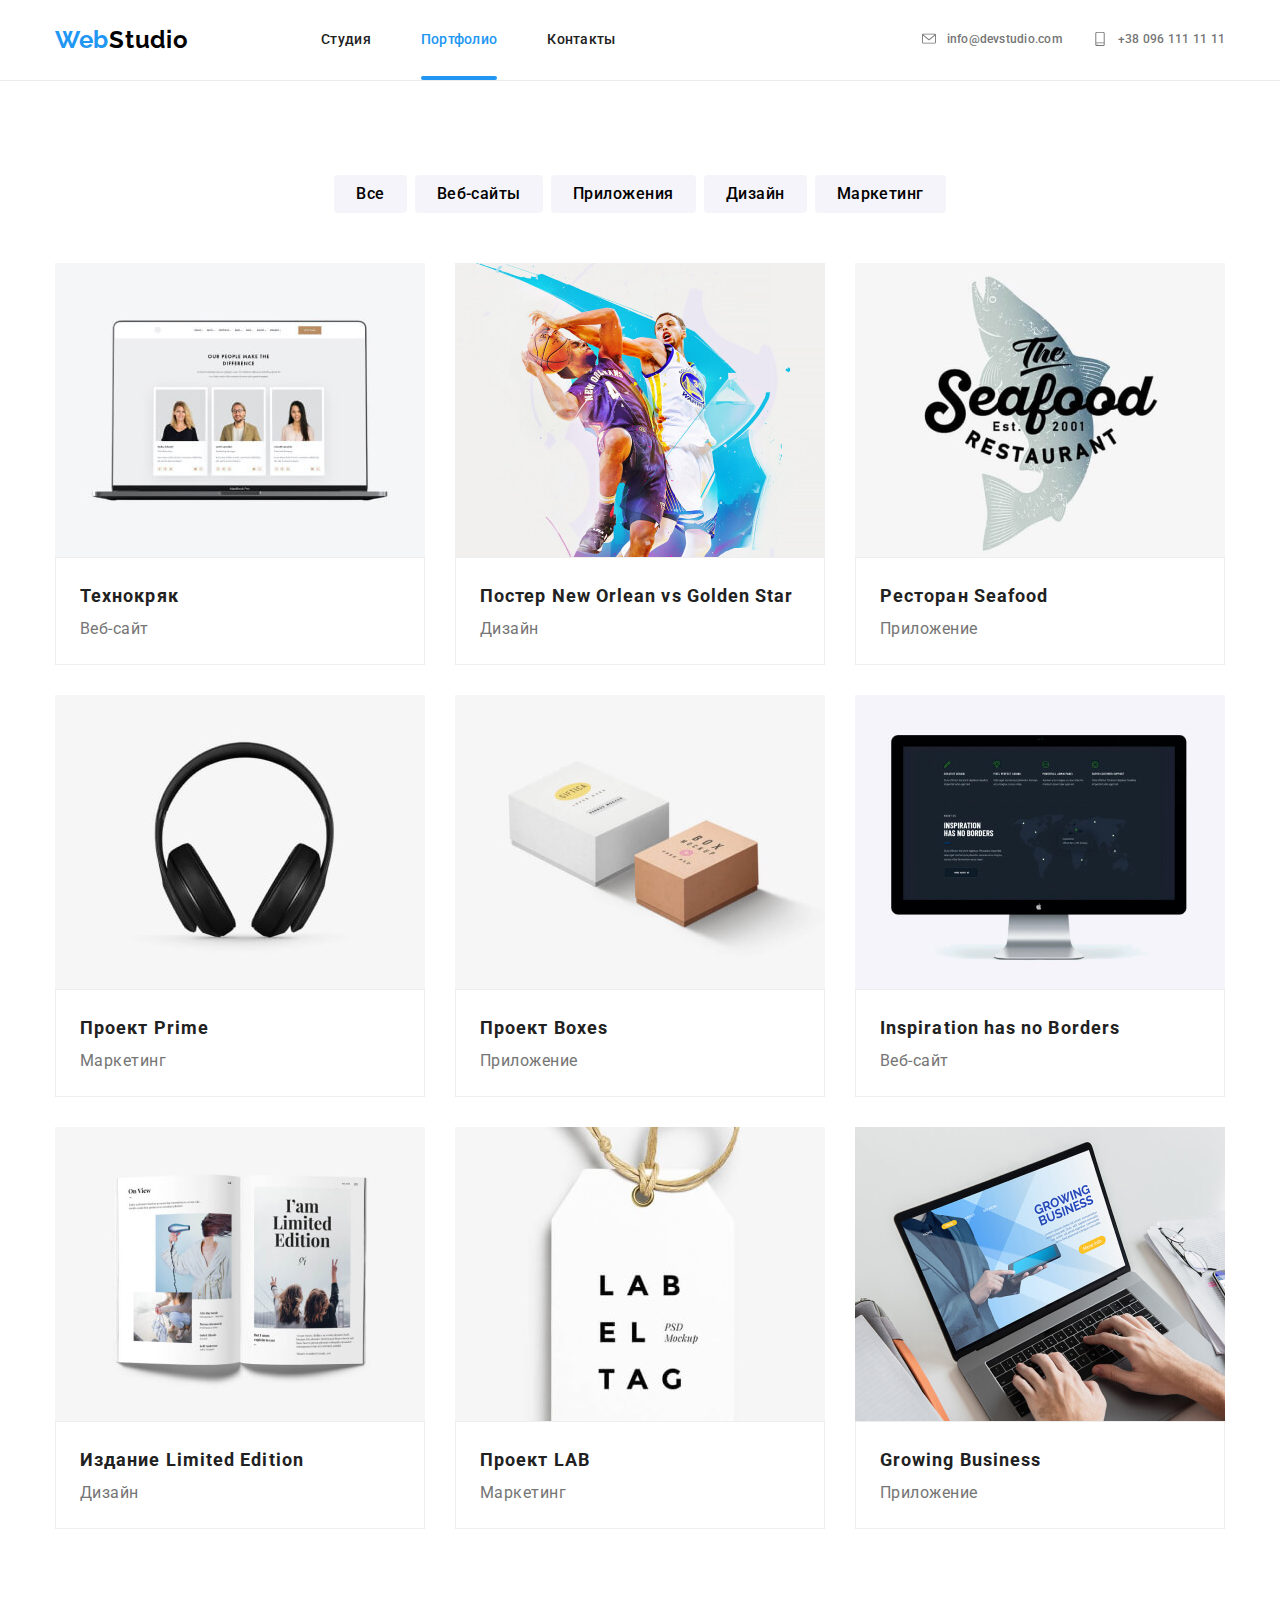
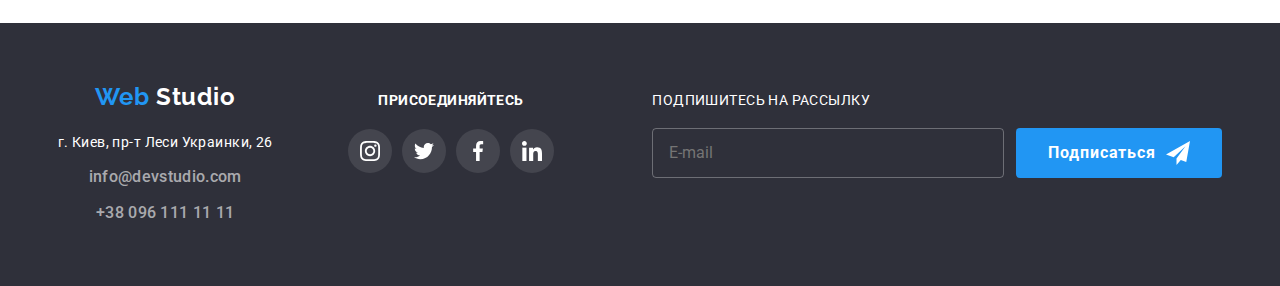
==== commit d25ffb13: "исправляет ошибки указанные ментором" ====
--- a/portfolio.html
+++ b/portfolio.html
@@ -18,61 +18,63 @@
   <body>
     <header class="header">
       <div class="container">
-        <a class="logo-white" href="./index.html"
-          ><span class="logo-blue">Web</span>Studio</a
-        >
-        <button
-          type="button"
-          class="header-menu-button"
-          aria-expanded="false"
-          aria-controls="container-nav-list"
-          data-menu-button
-        >
-          <svg width="40" height="40">
-            <use
-              class="logo-burger"
-              href="./images/svgsprite.svg#icon-burger"
-            ></use>
-            <use class="logo-x" href="./images/svgsprite.svg#x_icon"></use>
-          </svg>
-        </button>
-        <div class="container-nav-list" data-menu>
-          <nav class="navigation">
-            <ul class="nav-list">
-              <li class="nav-list-item">
-                <a class="nav-list-item-link" href="./index.html"> Студия </a>
-              </li>
-              <li class="nav-list-item">
-                <a class="nav-list-item-link current" href="./portfolio.html">
-                  Портфолио
+        <div class="header-wrapper">
+          <a class="logo-white" href="./index.html"
+            ><span class="logo-blue">Web</span>Studio</a
+          >
+          <button
+            type="button"
+            class="header-menu-button"
+            aria-expanded="false"
+            aria-controls="container-nav-list"
+            data-menu-button
+          >
+            <svg width="40" height="40">
+              <use
+                class="logo-burger"
+                href="./images/svgsprite.svg#icon-burger"
+              ></use>
+              <use class="logo-x" href="./images/svgsprite.svg#x_icon"></use>
+            </svg>
+          </button>
+          <div class="container-nav-list" data-menu>
+            <nav class="navigation">
+              <ul class="nav-list">
+                <li class="nav-list-item">
+                  <a class="nav-list-item-link" href="./index.html"> Студия </a>
+                </li>
+                <li class="nav-list-item">
+                  <a class="nav-list-item-link current" href="./portfolio.html">
+                    Портфолио
+                  </a>
+                </li>
+                <li class="nav-list-item">
+                  <a class="nav-list-item-link" href=""> Контакты </a>
+                </li>
+              </ul>
+            </nav>
+            <ul class="contacts-list">
+              <li class="contacts-list-item">
+                <a
+                  class="contacts-list-item-link"
+                  href="mailto:info@devstudio.com"
+                >
+                  <svg class="contacts-list-item-icon">
+                    <use href="./images/svgsprite.svg#icon-envelope"></use>
+                  </svg>
+                  info@devstudio.com
                 </a>
               </li>
-              <li class="nav-list-item">
-                <a class="nav-list-item-link" href=""> Контакты </a>
+              <li class="contacts-list-item">
+                <a class="contacts-list-item-link" href="tel:+380961111111">
+                  <svg class="contacts-list-item-icon">
+                    <use href="./images/svgsprite.svg#icon-smartphone"></use>
+                  </svg>
+                  +38 096 111 11 11
+                </a>
               </li>
             </ul>
-          </nav>
-          <ul class="contacts-list">
-            <li class="contacts-list-item">
-              <a
-                class="contacts-list-item-link"
-                href="mailto:info@devstudio.com"
-              >
-                <svg class="contacts-list-item-icon">
-                  <use href="./images/svgsprite.svg#icon-envelope"></use>
-                </svg>
-                info@devstudio.com
-              </a>
-            </li>
-            <li class="contacts-list-item">
-              <a class="contacts-list-item-link" href="tel:+380961111111">
-                <svg class="contacts-list-item-icon">
-                  <use href="./images/svgsprite.svg#icon-smartphone"></use>
-                </svg>
-                +38 096 111 11 11
-              </a>
-            </li>
-          </ul>
+          </div>
         </div>
       </div>
     </header>
--- a/css/portfolio.min.css
+++ b/css/portfolio.min.css
@@ -1,2 +1,2 @@
-html{box-sizing:border-box}*,*::before,*::after{box-sizing:inherit;margin:0;padding:0}a{text-decoration:none;display:block}a :visited{text-decoration:none}ul{list-style-type:none;margin:0}body{font-family:Roboto, sans-serif}img{display:block;max-width:100%;height:auto}.is-hidden{opacity:0;visibility:hidden;pointer-events:none}.section{padding-top:60px;padding-bottom:60px}@media screen and (min-width: 1200px){.section{padding-top:94px;padding-bottom:94px}}.container{display:flex;align-items:center;padding-left:15px;padding-right:15px}@media screen and (max-width: 767px){.container{justify-content:space-between}}@media screen and (min-width: 480px){.container{width:480px;margin-left:auto;margin-right:auto}}@media screen and (min-width: 768px){.container{width:768px;margin-left:auto;margin-right:auto}}@media screen and (min-width: 1200px){.container{width:1200px;height:auto;margin-left:auto;margin-right:auto;align-items:center}}.header{position:relative;border-bottom:1px solid #ececec}.logo-white{font-family:Raleway;font-style:normal;font-weight:bold;font-size:24px;line-height:1.16;letter-spacing:0.03em;color:#000000}.logo-blue{color:#2196f3}.nav-list-item:hover,.nav-list-item :focus{color:#2196f3}.nav-list-item-link{position:relative;display:inline-flex;padding-top:8px;padding-bottom:8px;font-style:normal;font-weight:500;font-size:18px;line-height:1.16;letter-spacing:0.02em;color:#212121;transition:color 250ms cubic-bezier(0.4, 0, 0.2, 1)}.nav-list-item-link:hover,.nav-list-item-link:focus{color:#2196f3}.nav-list-item-link.current{color:#2196f3}.nav-list-item-link.current::after{position:absolute;bottom:0;content:"";display:block;width:100%;height:4px;background-color:#2196f3;border-radius:2px}.contacts-list-item-icon{width:16px;height:14px;margin-right:10px;fill:#757575;transition:fill 250ms cubic-bezier(0.4, 0, 0.2, 1)}.contacts-list-item-link{display:inline-flex;align-items:center;font-weight:500;line-height:1.16;font-size:18px;color:#757575;letter-spacing:0.02em;transition:color 250ms cubic-bezier(0.4, 0, 0.2, 1)}.contacts-list-item-link:hover,.contacts-list-item-link:focus{color:#2196f3}.contacts-list-item-link:hover .contacts-list-item-icon,.contacts-list-item-link:focus .contacts-list-item-icon{fill:#2196f3}@media screen and (max-width: 767px){.header{padding-top:10px;padding-bottom:10px}.header .container{display:flex}.header-menu-button{background-color:transparent;border:none;width:40px;height:40px}.header-menu-button:hover .logo-x,.header-menu-button:hover .logo-burger,.header-menu-button :focus .logo-x,.header-menu-button :focus .logo-burger{fill:#2196f3}.header-menu-button.is-open .logo-x{opacity:1}.header-menu-button.is-open .logo-burger{opacity:0}.logo-x{opacity:0;transition:opacity 250ms cubic-bezier(0.4, 0, 0.2, 1);transition:fill 250ms cubic-bezier(0.4, 0, 0.2, 1)}.logo-burger{opacity:1;transition:opacity 250ms cubic-bezier(0.4, 0, 0.2, 1);transition:fill 250ms cubic-bezier(0.4, 0, 0.2, 1)}.container-nav-list{position:absolute;z-index:100;top:100%;height:auto;padding-top:60px;padding-bottom:60px;padding-left:140px;padding-right:140px;text-align:center;box-shadow:0px 4px 8px rgba(0,0,0,0.04),0px 2px 4px rgba(0,0,0,0.08),0px 1px 3px rgba(0,0,0,0.16);transform:translateY(-150%);transition:transform 250ms cubic-bezier(0.4, 0, 0.2, 1),background-color 250ms cubic-bezier(0.4, 0, 0.2, 1)}.container-nav-list.is-open{transform:translateY(0);background-color:#ffffff}.navigation{margin-bottom:60px;max-width:100%}.nav-list-item:not(:last-child){margin-bottom:40px}.contacts-list-item:not(:last-child){margin-bottom:16px}}@media screen and (min-width: 768px){.header .container{flex-wrap:nowrap}.header-menu-button{display:none}.logo-white{margin-right:88px}.container-nav-list{display:flex}.nav-list{display:flex}.nav-list-item:not(:last-child){margin-right:50px}.nav-list-item-link{font-size:14px;line-height:1.14;letter-spacing:0.02em;padding-top:32px;padding-bottom:32px}.navigation{margin-right:84px}.contacts-list{padding-top:21px;padding-bottom:12px}.contacts-list-item:not(:last-child){margin-bottom:10px}.contacts-list-item-link{font-size:12px;line-height:1.166;letter-spacing:0.02em}}@media screen and (min-width: 1200px){.contacts-list{display:flex;padding-top:32px;padding-bottom:20px}.contacts-list-item:not(:last-child){margin-right:30px}.nav-list{height:auto}.nav-list-item:not(:last-child){margin-right:50px}.logo-white{margin-right:93px}.navigation{margin-right:305px}}.portfolio-button{padding-top:6px;padding-right:22px;padding-bottom:6px;padding-left:22px;background-color:#f5f4fa;border:none;border-radius:4px;font-style:normal;font-weight:500;font-size:16px;line-height:1.62;text-align:center;letter-spacing:0.03em;transition:background-color 250ms cubic-bezier(0.4, 0, 0.2, 1),color 250ms cubic-bezier(0.4, 0, 0.2, 1),box-shadow 250ms cubic-bezier(0.4, 0, 0.2, 1)}.portfolio-button:hover,.portfolio-button:focus{background-color:#2196f3;color:#ffffff;box-shadow:0px 2px 2px rgba(0,0,0,0.12),0px 1px 2px rgba(0,0,0,0.08),0px 3px 1px rgba(0,0,0,0.1)}.portfolio-button-list{display:flex;align-items:center;justify-content:center;margin-bottom:50px}.portfolio-button-list-item:not(:last-child){margin-right:8px}@media screen and (max-width: 767px){.portfolio-button-list{flex-wrap:wrap;justify-content:start;margin-bottom:40px}.portfolio-button-list-item:nth-child(-n+3){margin-bottom:15px}}@media screen and (max-width: 1199px){.portfolio-button-list{margin-bottom:30px}.portfolio-button-list-item{margin-bottom:0}}@media screen and (max-width: 767px){.portfolio-list-item{width:100%}.portfolio-list-item:not(:last-child){margin-bottom:30px}.card-content{text-align:start}.portfolio-item-description{text-align:start}}@media screen and (min-width: 768px){.portfolio-list{display:flex;flex-wrap:wrap}.portfolio-list-item{width:calc((100% - 30px) / 2)}.portfolio-list-item:nth-child(odd){margin-right:30px}.portfolio-list-item:not(:last-child){margin-bottom:30px}}@media screen and (min-width: 1200px){.portfolio-list-item{width:calc((100% - 60px) / 3);margin-right:30px;margin-bottom:30px}.portfolio-list-item:nth-child(3n){margin-right:0}.portfolio-list-item:nth-last-child(-n+3){margin-bottom:0}}.portfolio-list-item:hover a,.portfolio-list-item:focus a{box-shadow:1px 4px 6px rgba(0,0,0,0.16),0px 4px 4px rgba(0,0,0,0.06),0px 1px 1px rgba(0,0,0,0.12)}.portfolio-list-item:hover .portfolio-item-description,.portfolio-list-item:focus .portfolio-item-description{transform:translateY(0%);opacity:1}.portfolio-wrapper{position:relative;overflow:hidden}.portfolio-item-description{position:absolute;top:0;left:0;width:100%;height:100%;padding-left:24px;padding-right:24px;padding-top:63px;padding-bottom:63px;background:rgba(33,150,243,0.9);font-size:18px;line-height:1.56;color:#ffffff;transform:translateY(100%);opacity:0;transition:transform 250ms cubic-bezier(0.4, 0, 0.2, 1),opacity 250ms cubic-bezier(0.4, 0, 0.2, 1);font-style:normal;font-weight:normal;letter-spacing:0.03em}.card-content{padding-top:20px;padding-left:24px;padding-bottom:20px;padding-right:24px;border:1px solid #eeeeee}.portfolio-item-header{font-style:normal;font-weight:bold;font-size:18px;line-height:2;letter-spacing:0.06em;color:#212121}.portfolio-item-type{font-style:normal;font-weight:normal;font-size:16px;line-height:1.87;letter-spacing:0.03em;color:#757575}.social-media-link-list{display:flex;justify-content:space-between;max-width:206px;margin-right:auto;margin-left:auto;padding-bottom:24px}.social-media-link-list-item{display:flex;align-items:center;justify-content:center;width:44px;height:44px;border-radius:50%;transition:background-color 250ms cubic-bezier(0.4, 0, 0.2, 1)}.social-media-link-list-item:not(:last-child){margin-right:10px}.social-media-link-list-item:hover,.social-media-link-list-item:focus{background-color:#2196f3}.social-media-link-list-item:hover .social-media-link-item-svg,.social-media-link-list-item:focus .social-media-link-item-svg{fill:#ffffff}.social-media-link-item-svg{width:20px;height:20px;fill:#afb1b8;transition:fill 250ms cubic-bezier(0.4, 0, 0.2, 1)}.footer{background-color:#2f303a}.footer .container{padding-top:60px;padding-bottom:60px;align-items:baseline}.footer-contacts-list-item:not(:last-child){margin-bottom:9px}.logo-black{font-family:Raleway;font-style:normal;font-weight:bold;line-height:1.16;letter-spacing:0.03em;color:#ffffff}.adress-text{display:block;font-family:Roboto;font-style:normal;font-weight:normal;line-height:1.71;letter-spacing:0.03em;color:#ffffff}.contacts-list-footer-item-link{font-family:Roboto;font-weight:500;font-style:normal;line-height:1.71;color:rgba(255,255,255,0.6);letter-spacing:0.02em;transition:color 250ms cubic-bezier(0.4, 0, 0.2, 1)}.contacts-list-footer-item-link:hover,.contacts-list-footer-item-link:focus{color:#2196f3}.social-links-footer-item{margin-right:10px}@media screen and (max-width: 767px){.container{display:block;text-align:center}.logo-black{font-size:24px;margin-bottom:20px}.adress-text{display:block;font-size:14px;margin-bottom:8px}.contacts-list-footer-item-link{font-size:14px}.adress-container{margin-bottom:60px}.footer-social-link-container{margin-bottom:60px}.submit-form{display:block}.footer-submit-input{width:100%;margin-bottom:20px}}@media screen and (min-width: 768px){.container{display:flex;flex-wrap:wrap;justify-content:space-around}.logo-black{font-size:24px;margin-bottom:20px}.adress-container{margin-bottom:60px;margin-right:165px}.adress-text{font-size:14px;margin-bottom:8px}.social-links-footer{text-align:center}.footer-submit-input{width:450px;margin-bottom:20px}.submit-text{text-align:center}}@media screen and (min-width: 1200px){.container{flex-wrap:nowrap}.adress-container{margin-bottom:0;margin-right:70px}.submit-text{text-align:start}.submit-form{display:flex}.footer-submit-input{width:358px;margin-right:12px;margin-bottom:0}.footer-social-link-container{margin-right:93px}}.social-links-footer{font-style:normal;font-weight:bold;font-size:14px;line-height:1.14;letter-spacing:0.03em;text-transform:uppercase;color:#ffffff;margin-bottom:20px}.social-links-footer-list li{background-color:rgba(255,255,255,0.1);border-radius:50%}.social-links-footer-item .social-media-link-item-svg{fill:#ffffff}.social-links-footer-item:hover,.social-links-footer-item:focus{color:#2196f3}.submit-form{max-width:100%}.submit-form-container{max-width:570px}.submit-text{display:block;font-weight:normal;font-size:14px;line-height:16px;letter-spacing:0.03em;text-transform:uppercase;color:#ffffff;margin-bottom:20px}.footer-submit-input{border:1px solid rgba(255,255,255,0.3);border-radius:4px;background-color:transparent;padding-left:16px;padding-top:15px;padding-bottom:15px;outline:none;color:#ffffff}.footer-submit-input:not(:placeholder-shown){background-color:transparent;border:1px solid #2196f3;border-radius:4px}.footer-submit-btn{font-family:inherit;font-style:normal;font-weight:bold;font-size:16px;line-height:1.9;letter-spacing:0.06em;background-color:#2196f3;color:#ffffff;border:none;border-radius:4px;display:flex;align-items:center;text-align:center;margin-left:auto;margin-right:auto;padding-top:10px;padding-right:32px;padding-bottom:10px;padding-left:32px;transition:color 250ms cubic-bezier(0.4, 0, 0.2, 1);transition:background-color 250ms cubic-bezier(0.4, 0, 0.2, 1)}.footer-submit-btn:hover,.footer-submit-btn:focus{background-color:#f5f4fa;color:#2196f3}.footer-submit-btn:hover .footer-submit-btn-icon,.footer-submit-btn:focus .footer-submit-btn-icon{fill:#2196f3}.footer-submit-btn-icon{width:24px;height:24px;fill:#ffffff;transition:fill 250ms cubic-bezier(0.4, 0, 0.2, 1);margin-left:10px}
+html{box-sizing:border-box}*,*::before,*::after{box-sizing:inherit;margin:0;padding:0}a{text-decoration:none;display:block}a :visited{text-decoration:none}ul{list-style-type:none;margin:0}body{font-family:Roboto, sans-serif}img{display:block;max-width:100%;height:auto}.is-hidden{opacity:0;visibility:hidden;pointer-events:none}.section{padding-top:60px;padding-bottom:60px}@media screen and (min-width: 1200px){.section{padding-top:94px;padding-bottom:94px}}.container{align-items:center;padding-left:15px;padding-right:15px}@media screen and (max-width: 767px){.container{justify-content:space-between}}@media screen and (min-width: 480px){.container{width:480px;margin-left:auto;margin-right:auto}}@media screen and (min-width: 768px){.container{width:768px;margin-left:auto;margin-right:auto}}@media screen and (min-width: 1200px){.container{width:1200px;height:auto;margin-left:auto;margin-right:auto;align-items:center}}.header{position:relative;border-bottom:1px solid #ececec}.header-wrapper{display:flex;align-items:center;justify-content:space-between;width:100%}.logo-white{font-family:Raleway;font-style:normal;font-weight:bold;font-size:24px;line-height:1.16;letter-spacing:0.03em;color:#000000}.logo-blue{color:#2196f3}.nav-list-item:hover,.nav-list-item :focus{color:#2196f3}.nav-list-item-link{position:relative;display:inline-flex;padding-top:8px;padding-bottom:8px;font-style:normal;font-weight:500;font-size:18px;line-height:1.16;letter-spacing:0.02em;color:#212121;transition:color 250ms cubic-bezier(0.4, 0, 0.2, 1)}.nav-list-item-link:hover,.nav-list-item-link:focus{color:#2196f3}.nav-list-item-link.current{color:#2196f3}.nav-list-item-link.current::after{position:absolute;bottom:0;content:"";display:block;width:100%;height:4px;background-color:#2196f3;border-radius:2px}.contacts-list-item-icon{max-width:16px;max-height:14px;margin-right:10px;fill:#757575;transition:fill 250ms cubic-bezier(0.4, 0, 0.2, 1)}.contacts-list-item-link{display:inline-flex;align-items:center;font-weight:500;line-height:1.16;font-size:18px;color:#757575;letter-spacing:0.02em;transition:color 250ms cubic-bezier(0.4, 0, 0.2, 1)}.contacts-list-item-link:hover,.contacts-list-item-link:focus{color:#2196f3}.contacts-list-item-link:hover .contacts-list-item-icon,.contacts-list-item-link:focus .contacts-list-item-icon{fill:#2196f3}@media screen and (max-width: 767px){.header{padding-top:10px;padding-bottom:10px}.header .container{display:flex}.header-menu-button{background-color:transparent;border:none;width:40px;height:40px}.header-menu-button:hover .logo-x,.header-menu-button:hover .logo-burger,.header-menu-button :focus .logo-x,.header-menu-button :focus .logo-burger{fill:#2196f3}.header-menu-button.is-open .logo-x{opacity:1}.header-menu-button.is-open .logo-burger{opacity:0}.logo-x{opacity:0;transition:opacity 250ms cubic-bezier(0.4, 0, 0.2, 1);transition:fill 250ms cubic-bezier(0.4, 0, 0.2, 1)}.logo-burger{opacity:1;transition:opacity 250ms cubic-bezier(0.4, 0, 0.2, 1);transition:fill 250ms cubic-bezier(0.4, 0, 0.2, 1)}.container-nav-list{position:absolute;z-index:100;top:100%;left:0;width:100%;height:auto;padding-top:60px;padding-bottom:60px;text-align:center;box-shadow:0px 4px 8px rgba(0,0,0,0.04),0px 2px 4px rgba(0,0,0,0.08),0px 1px 3px rgba(0,0,0,0.16);transform:translateY(-150%);transition:transform 250ms cubic-bezier(0.4, 0, 0.2, 1),background-color 250ms cubic-bezier(0.4, 0, 0.2, 1)}.container-nav-list.is-open{transform:translateY(0);background-color:#ffffff}.navigation{margin-bottom:60px;max-width:100%}.nav-list-item:not(:last-child){margin-bottom:40px}.contacts-list-item:not(:last-child){margin-bottom:16px}}@media screen and (min-width: 768px){.header .container{flex-wrap:nowrap}.header-menu-button{display:none}.logo-white{margin-right:88px}.container-nav-list{display:flex}.nav-list{display:flex}.nav-list-item:not(:last-child){margin-right:50px}.nav-list-item-link{font-size:14px;line-height:1.14;letter-spacing:0.02em;padding-top:32px;padding-bottom:32px}.navigation{margin-right:84px}.contacts-list{padding-top:21px;padding-bottom:12px}.contacts-list-item:not(:last-child){margin-bottom:10px}.contacts-list-item-link{font-size:12px;line-height:1.166;letter-spacing:0.02em}}@media screen and (min-width: 1200px){.contacts-list{display:flex;padding-top:32px;padding-bottom:20px}.contacts-list-item:not(:last-child){margin-right:30px}.nav-list{height:auto}.nav-list-item:not(:last-child){margin-right:50px}.logo-white{margin-right:93px}.navigation{margin-right:305px}}.portfolio-button{padding-top:6px;padding-right:22px;padding-bottom:6px;padding-left:22px;background-color:#f5f4fa;border:none;border-radius:4px;font-style:normal;font-weight:500;font-size:16px;line-height:1.62;text-align:center;letter-spacing:0.03em;transition:background-color 250ms cubic-bezier(0.4, 0, 0.2, 1),color 250ms cubic-bezier(0.4, 0, 0.2, 1),box-shadow 250ms cubic-bezier(0.4, 0, 0.2, 1)}.portfolio-button:hover,.portfolio-button:focus{background-color:#2196f3;color:#ffffff;box-shadow:0px 2px 2px rgba(0,0,0,0.12),0px 1px 2px rgba(0,0,0,0.08),0px 3px 1px rgba(0,0,0,0.1)}.portfolio-button-list{display:flex;align-items:center;justify-content:center;margin-bottom:50px}.portfolio-button-list-item:not(:last-child){margin-right:8px}@media screen and (max-width: 767px){.portfolio-button-list{flex-wrap:wrap;justify-content:start;margin-bottom:40px}.portfolio-button-list-item:nth-child(-n+3){margin-bottom:15px}}@media screen and (max-width: 1199px){.portfolio-button-list{margin-bottom:30px}.portfolio-button-list-item{margin-bottom:0}}@media screen and (max-width: 767px){.portfolio-list-item{width:100%}.portfolio-list-item:not(:last-child){margin-bottom:30px}.card-content{text-align:start}.portfolio-item-description{text-align:start}}@media screen and (min-width: 768px){.portfolio-list{display:flex;flex-wrap:wrap}.portfolio-list-item{width:calc((100% - 30px) / 2)}.portfolio-list-item:nth-child(odd){margin-right:30px}.portfolio-list-item:not(:last-child){margin-bottom:30px}}@media screen and (min-width: 1200px){.portfolio-list-item{width:calc((100% - 60px) / 3);margin-right:30px;margin-bottom:30px}.portfolio-list-item:nth-child(3n){margin-right:0}.portfolio-list-item:nth-last-child(-n+3){margin-bottom:0}}.portfolio-list-item:hover a,.portfolio-list-item:focus a{box-shadow:1px 4px 6px rgba(0,0,0,0.16),0px 4px 4px rgba(0,0,0,0.06),0px 1px 1px rgba(0,0,0,0.12)}.portfolio-list-item:hover .portfolio-item-description,.portfolio-list-item:focus .portfolio-item-description{transform:translateY(0%);opacity:1}.portfolio-wrapper{position:relative;overflow:hidden}.portfolio-item-description{position:absolute;top:0;left:0;width:100%;height:100%;padding-left:24px;padding-right:24px;padding-top:63px;padding-bottom:63px;background:rgba(33,150,243,0.9);font-size:18px;line-height:1.56;color:#ffffff;transform:translateY(100%);opacity:0;transition:transform 250ms cubic-bezier(0.4, 0, 0.2, 1),opacity 250ms cubic-bezier(0.4, 0, 0.2, 1);font-style:normal;font-weight:normal;letter-spacing:0.03em}.card-content{padding-top:20px;padding-left:24px;padding-bottom:20px;padding-right:24px;border:1px solid #eeeeee}.portfolio-item-header{font-style:normal;font-weight:bold;font-size:18px;line-height:2;letter-spacing:0.06em;color:#212121}.portfolio-item-type{font-style:normal;font-weight:normal;font-size:16px;line-height:1.87;letter-spacing:0.03em;color:#757575}.social-media-link-list{display:flex;justify-content:space-between;max-width:206px;margin-right:auto;margin-left:auto;padding-bottom:24px}.social-media-link-list-item{display:flex;align-items:center;justify-content:center;width:44px;height:44px;border-radius:50%;transition:background-color 250ms cubic-bezier(0.4, 0, 0.2, 1)}.social-media-link-list-item:not(:last-child){margin-right:10px}.social-media-link-list-item:hover,.social-media-link-list-item:focus{background-color:#2196f3}.social-media-link-list-item:hover .social-media-link-item-svg,.social-media-link-list-item:focus .social-media-link-item-svg{fill:#ffffff}.social-media-link-item-svg{width:20px;height:20px;fill:#afb1b8;transition:fill 250ms cubic-bezier(0.4, 0, 0.2, 1)}.footer{background-color:#2f303a}.footer .container{padding-top:60px;padding-bottom:60px;align-items:baseline}.footer-contacts-list-item:not(:last-child){margin-bottom:9px}.logo-black{font-family:Raleway;font-style:normal;font-weight:bold;line-height:1.16;letter-spacing:0.03em;color:#ffffff}.adress-text{display:block;font-family:Roboto;font-style:normal;font-weight:normal;line-height:1.71;letter-spacing:0.03em;color:#ffffff}.contacts-list-footer-item-link{font-family:Roboto;font-weight:500;font-style:normal;line-height:1.71;color:rgba(255,255,255,0.6);letter-spacing:0.02em;transition:color 250ms cubic-bezier(0.4, 0, 0.2, 1)}.contacts-list-footer-item-link:hover,.contacts-list-footer-item-link:focus{color:#2196f3}.social-links-footer-item{margin-right:10px}@media screen and (max-width: 767px){.container{display:block;text-align:center}.logo-black{font-size:24px;margin-bottom:20px}.adress-text{display:block;font-size:14px;margin-bottom:8px}.contacts-list-footer-item-link{font-size:14px}.adress-container{margin-bottom:60px}.footer-social-link-container{margin-bottom:60px}.submit-form{display:block}.footer-submit-input{width:100%;margin-bottom:20px}}@media screen and (min-width: 768px){.footer .container{display:flex;flex-wrap:wrap;justify-content:space-around}.logo-black{font-size:24px;margin-bottom:20px}.adress-container{margin-bottom:60px;margin-right:165px;text-align:center}.adress-text{font-size:14px;margin-bottom:8px}.social-links-footer{text-align:center}.footer-submit-input{width:450px;margin-bottom:20px}.submit-text{text-align:center}}@media screen and (min-width: 1200px){.container{flex-wrap:nowrap}.adress-container{margin-bottom:0;margin-right:70px}.submit-text{text-align:start}.submit-form{display:flex}.footer-submit-input{width:358px;margin-right:12px;margin-bottom:0}.footer-social-link-container{margin-right:93px}}.social-links-footer{font-style:normal;font-weight:bold;font-size:14px;line-height:1.14;letter-spacing:0.03em;text-transform:uppercase;color:#ffffff;margin-bottom:20px}.social-links-footer-list li{background-color:rgba(255,255,255,0.1);border-radius:50%}.social-links-footer-item .social-media-link-item-svg{fill:#ffffff}.social-links-footer-item:hover,.social-links-footer-item:focus{color:#2196f3}.submit-form{max-width:100%}.submit-form-container{max-width:570px}.submit-text{display:block;font-weight:normal;font-size:14px;line-height:16px;letter-spacing:0.03em;text-transform:uppercase;color:#ffffff;margin-bottom:20px}.footer-submit-input{border:1px solid rgba(255,255,255,0.3);border-radius:4px;background-color:transparent;padding-left:16px;padding-top:15px;padding-bottom:15px;outline:none;color:#ffffff}.footer-submit-input:not(:placeholder-shown){background-color:transparent;border:1px solid #2196f3;border-radius:4px}.footer-submit-btn{font-family:inherit;font-style:normal;font-weight:bold;font-size:16px;line-height:1.9;letter-spacing:0.06em;background-color:#2196f3;color:#ffffff;border:none;border-radius:4px;display:flex;align-items:center;text-align:center;margin-left:auto;margin-right:auto;padding-top:10px;padding-right:32px;padding-bottom:10px;padding-left:32px;transition:color 250ms cubic-bezier(0.4, 0, 0.2, 1);transition:background-color 250ms cubic-bezier(0.4, 0, 0.2, 1)}.footer-submit-btn:hover,.footer-submit-btn:focus{background-color:#f5f4fa;color:#2196f3}.footer-submit-btn:hover .footer-submit-btn-icon,.footer-submit-btn:focus .footer-submit-btn-icon{fill:#2196f3}.footer-submit-btn-icon{width:24px;height:24px;fill:#ffffff;transition:fill 250ms cubic-bezier(0.4, 0, 0.2, 1);margin-left:10px}
 /*# sourceMappingURL=portfolio.min.css.map */